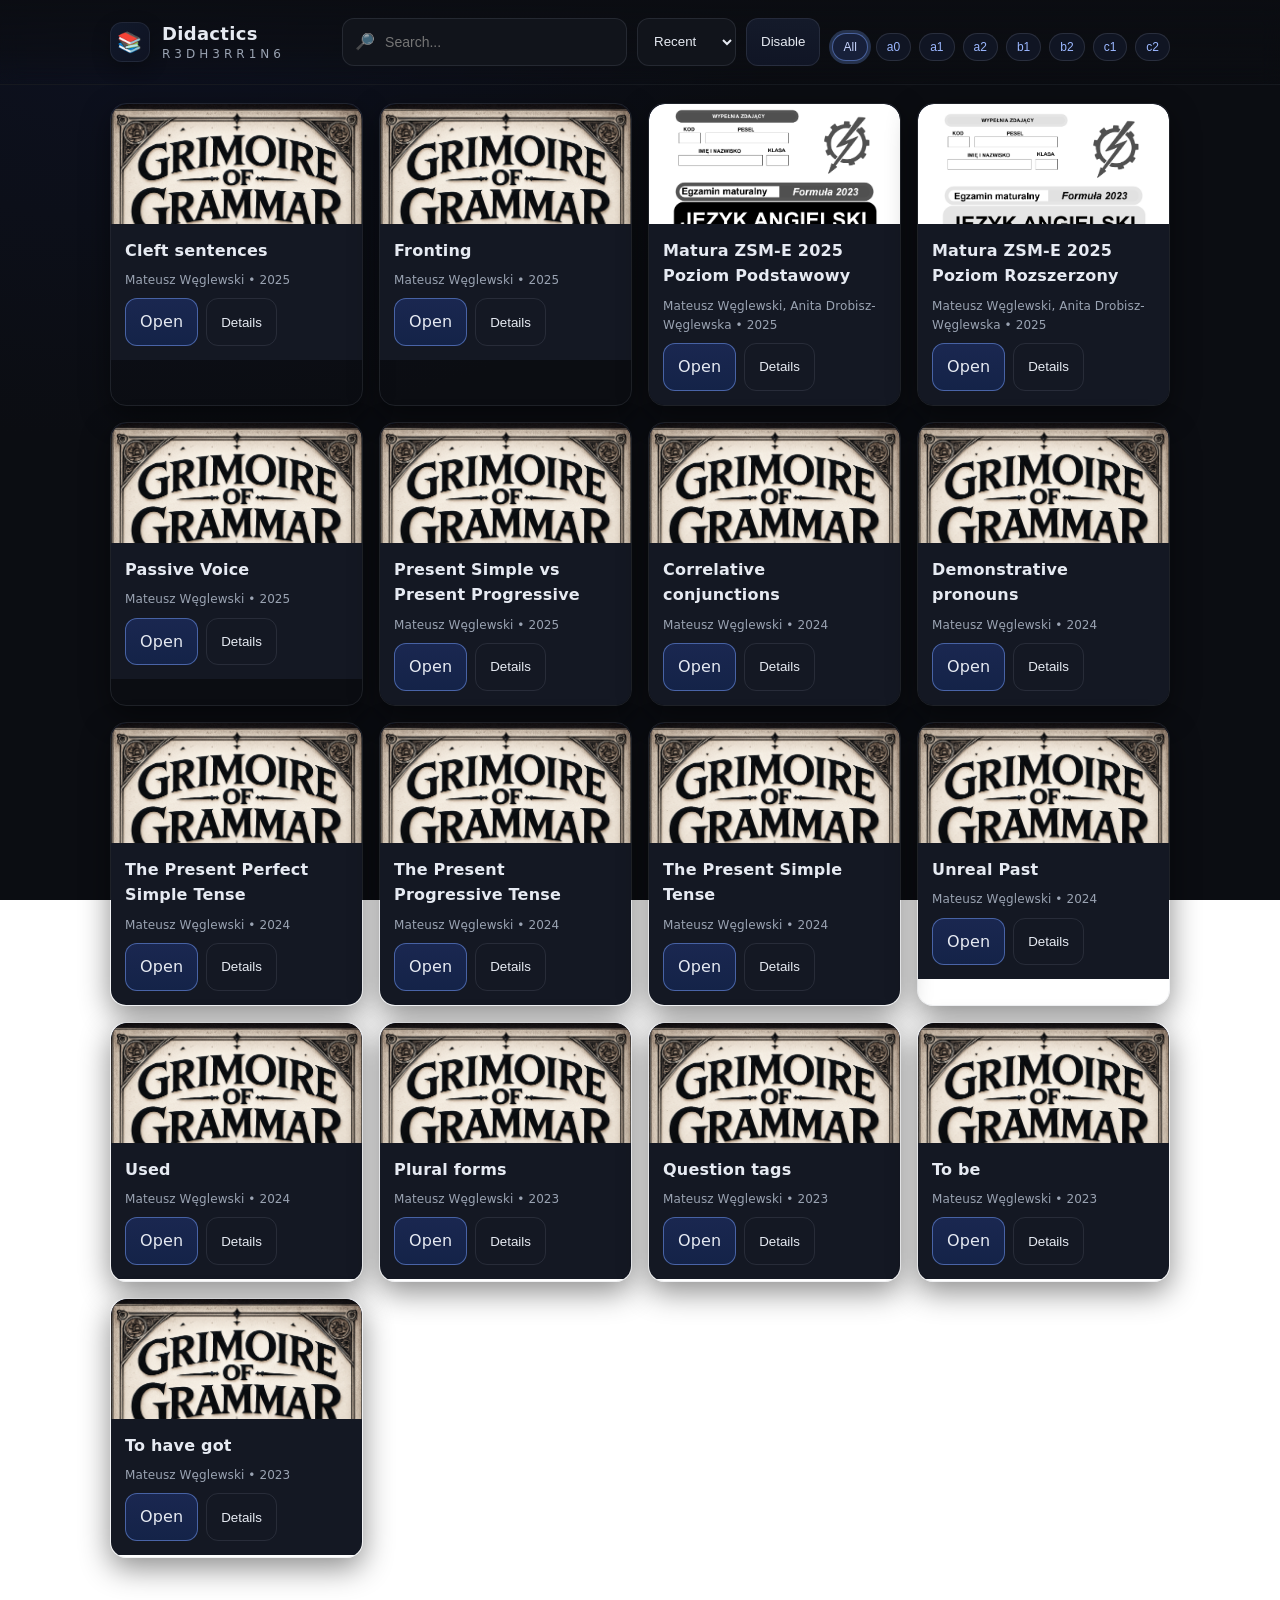
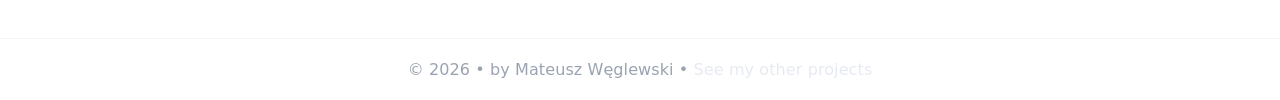
==== index.html @ e38b0a95 "meow" ====
<!DOCTYPE html>
<html lang="pl">
<head>
  <meta charset="utf-8" />
  <meta name="viewport" content="width=device-width, initial-scale=1" />
  <title>Matt Weglewski's didactics</title>
  <meta name="description" content="Matt's Didactics" />
  <link rel="icon" href="data:image/svg+xml,<svg xmlns='http://www.w3.org/2000/svg' viewBox='0 0 100 100'><text y='0.9em' font-size='80'>📚</text></svg>">
  <style>
    /* ====== THEME ====== */
    :root {
      --bg: #0b0d12;           /* bg */
      --bg-elev: #11141b;      /* bg2 */
      --card: #141823;         /* cards */
      --muted: #9aa3b2;        /* ht */
      --text: #e6eaf2;         /* mt */
      --primary: #7aa2ff;      /* acc */
      --primary-2: #9bb7ff;    /* lacc */
      --danger: #ff6b6b;
      --ok: #4fd1c5;
      --ring: 0 0 0 3px rgba(122,162,255,.25);
      --radius: 16px;
      --shadow: 0 10px 30px rgba(0,0,0,.45);
      --shadow-soft: 0 6px 18px rgba(0,0,0,.3);
    }

    * { box-sizing: border-box; }
    html, body { height: 100%; }
    body {
      margin: 0;
      background: radial-gradient(1200px 800px at 10% 0%, #0d1120 0%, var(--bg) 55%) fixed;
      color: var(--text);
      font: 16px/1.6 system-ui, -apple-system, Segoe UI, Roboto, Inter, Arial, sans-serif;
      letter-spacing: .1px;
    }

    /* ====== Header ====== */
    header {
      position: sticky; top: 0; z-index: 50;
      backdrop-filter: blur(10px);
      background: linear-gradient(180deg, rgba(11,13,18,.9), rgba(11,13,18,.6) 60%, rgba(11,13,18,0));
      border-bottom: 1px solid rgba(154,163,178,.08);
    }
    .wrap { max-width: 1100px; margin: 0 auto; padding: 18px 20px; }
    .row { display: flex; gap: 12px; align-items: center; flex-wrap: wrap; }

    .brand {
      display: flex; align-items: center; gap: 12px; min-width: 220px;
    }
    .brand .logo {
      width: 40px; height: 40px; display: grid; place-items: center;
      background: linear-gradient(135deg, #11192b, #0f1322);
      border: 1px solid rgba(154,163,178,.12);
      border-radius: 12px; box-shadow: var(--shadow-soft);
      font-size: 20px;
    }
    .brand h1 { font-size: 18px; margin: 0; letter-spacing: .3px; }
    .brand small { display:block; color: var(--muted); margin-top:-4px; font-size:12px; }

    /* ====== Controls ====== */
    .controls { display:flex; gap:10px; flex:1; justify-content:flex-end; flex-wrap:wrap; }
    .input, select, button {
      background: var(--bg-elev);
      color: var(--text);
      border: 1px solid rgba(154,163,178,.15);
      border-radius: 12px;
      padding: 10px 12px;
      outline: none;
    }
    .input:focus, select:focus { box-shadow: var(--ring); border-color: rgba(122,162,255,.6); }

    .search { display:flex; align-items:center; gap:8px; flex:1; min-width: 220px; }
    .search input { flex:1; background: transparent; border:none; color:var(--text); font-size:14px; }
    .search .icon { opacity:.7; }

    .btn {
      padding: 10px 14px; border-radius: 12px; border: 1px solid rgba(154,163,178,.15);
      background: linear-gradient(180deg, #141a2a, #101525);
      cursor: pointer; transition: .2s transform, .2s background;
    }
    .btn:hover { transform: translateY(-1px); }

    /* ====== tags ====== */
    .tags { display:flex; gap:8px; flex-wrap:wrap; margin: 10px 0 0; }
    .tag {
      font-size:12px; padding:6px 10px; border-radius: 999px; border:1px solid rgba(154,163,178,.18);
      background:#101523; color: var(--primary-2); cursor:pointer; user-select:none;
    }
    .tag.active { background: #17203a; color: #c8d5ff; border-color: rgba(122,162,255,.5); box-shadow: var(--ring); }

    /* ====== card webs ====== */
    main { max-width: 1100px; margin: 18px auto 80px; padding: 0 20px; }
    .grid { display: grid; grid-template-columns: repeat( auto-fill, minmax(240px, 1fr) ); gap: 16px; }

    .card {
      position: relative;
      /* keep border and shadow on the card shell */
      border: 1px solid rgba(154,163,178,.14);
      border-radius: var(--radius);
      box-shadow: var(--shadow);
      overflow: hidden;
      display: flex;
      flex-direction: column;
      transition: transform .25s ease, box-shadow .25s ease, border-color .25s ease;
      min-height: 260px;
      /* visual split: cover in the top half, content on a uniform panel below */
      background: transparent; /* background for the card shell comes from its parts */
    }
    .card:hover { transform: translateY(-2px); border-color: rgba(122,162,255,.35); box-shadow: 0 16px 40px rgba(0,0,0,.55); }

    /* cover now takes the top 50% of the card */
    .cover {
      flex: none;
      height: 120px;
      min-height: 120px;
      max-height: 120px;
      background: linear-gradient(135deg, #182340, #0e1426);
      display: grid;
      place-items: center;
      font-size: 46px;
      border-top-left-radius: var(--radius);
      border-top-right-radius: var(--radius);
      overflow: hidden;
    }

    /* content is a separate panel with a solid background */
    .content {
      padding: 14px;
      display: flex;
      flex-direction: column;
      gap: 8px;
      background: var(--card);
    }

    .title { font-weight: 650; letter-spacing:.2px; }
    .meta { font-size: 12px; color: var(--muted); display:flex; gap:8px; flex-wrap:wrap; }
    .actions { margin-top: auto; display:flex; gap:8px; }
    .pill { font-size: 12px; padding: 6px 10px; border-radius: 999px; border:1px solid rgba(154,163,178,.18); color: var(--muted); }

    /* ensure cover image fills the top half and keeps rounded top corners */
    .cover img{
      width: 100%;
      height: 100%;
      max-height: 120px;
      object-fit: cover;
      object-position: top;
      display: block;
      border-top-left-radius: 16px;
      border-top-right-radius: 16px;
      transition: transform .3s ease;
    }
    .card:hover .cover img{ transform: scale(1.05); }

    .link { text-decoration:none; color: var(--text); }
    .btn-primary { background: linear-gradient(180deg, #1a2750, #142348); border-color: rgba(122,162,255,.5); }
    .btn-outline { background: transparent; }

    /* ====== modal ====== */
    dialog { width: min(860px, 92vw); border: none; border-radius: 18px; padding: 0; background: var(--card); color: var(--text); box-shadow: var(--shadow); }
    dialog::backdrop { background: rgba(0,0,0,.55); backdrop-filter: blur(3px); }
    .modal { display: grid; grid-template-columns: 240px 1fr; gap: 18px; padding: 18px; }
    .modal .cover {
      background: none;
      min-width: 180px;
      max-width: 240px;
      min-height: 180px;
      max-height: 240px;
      width: 100%;
      height: 100%;
      display: flex;
      align-items: center;
      justify-content: center;
      border-radius: 16px;
      overflow: hidden;
      margin: 0 auto;
    }
    .modal .cover img {
      width: 100%;
      height: 100%;
      max-width: 240px;
      max-height: 240px;
      object-fit: contain;
      object-position: center;
      display: block;
      background: none;
      border-radius: 16px;
      box-shadow: none;
    }
    .modal h2 { margin: 0; }
    .modal .desc { color: var(--muted); }
    .modal .row { justify-content: flex-start; }
    .modal .close { position:absolute; top:12px; right:12px; }

    /* ====== footer ====== */
    footer { border-top: 1px solid rgba(154,163,178,.12); color: var(--muted); padding: 18px 20px; text-align:center; }

    /* RWD */
    @media (max-width: 720px) {
      .controls { justify-content: stretch; }
      .modal { grid-template-columns: 1fr; }
      .brand h1 { font-size: 16px; }
    }
  </style>
</head>
<body>

  <header>
    <div class="wrap">
      <div class="row">
        <div class="brand">
          <div class="logo" aria-hidden="true">📚</div>
          <div>
            <h1>Didactics</h1>
            <small>R 3 D H 3 R R 1 N 6</small>
          </div>
        </div>
        <div class="controls">
          <div class="search input" role="search">
            <span class="icon">🔎</span>
            <input id="q" type="search" placeholder="Search..." autocomplete="off" />
          </div>
          <select id="sort">
            <option value="recent">Recent</option>
            <option value="az">Title A–Z</option>
            <option value="za">Title Z–A</option>
          </select>
          <button id="clear" class="btn" title="Disable filters">Disable</button>
        </div>
        <div id="tags" class="tags" aria-label="Filter by tags"></div>
      </div>
    </div>
  </header>

  <main>
    <div id="grid" class="grid" aria-live="polite"></div>
  </main>

  <footer>
    © <span id="year"></span> • by Mateusz Węglewski • <a class="link" href="https://github.com/mateuszweglewski" target="_blank" rel="noopener">See my other projects</a>
  </footer>

  <!-- ====== Card Themes ====== -->
  <template id="tpl-card">
    <article class="card" data-id="">
      <div class="cover" aria-hidden="true">📖</div>
      <div class="content">
        <div class="title"></div>
        <div class="meta"></div>
        <div class="actions">
          <a class="btn btn-primary link btn-read" href="#" target="_blank" rel="noopener">Open</a>
          <button class="btn btn-outline btn-info" data-action="info">Details</button>
        </div>
      </div>
    </article>
  </template>

  <!-- ====== MODAL ====== -->
  <dialog id="dlg">
    <button class="btn close" data-action="close">✕</button>
    <div class="modal">
      <div class="cover" id="dlgCover">📖</div>
      <div>
        <h2 id="dlgTitle"></h2>
        <p class="desc" id="dlgDesc"></p>
        <div class="row" style="gap:10px;margin:8px 0 14px">
          <span class="pill" id="dlgAuthor"></span>
          <span class="pill" id="dlgYear"></span>
          <span class="pill" id="dlgFormat"></span>
        </div>
        <div class="tags" id="dlgTags"></div>
        <div class="row" style="gap:10px;margin-top:14px">
          <a id="dlgOpen" class="btn btn-primary link" target="_blank" rel="noopener">Open PDF</a>
          <a id="dlgDownload" class="btn btn-outline link" download>Download</a>
        </div>
      </div>
    </div>
  </dialog>

  <script>
    // ====== Library config ======
    const books = [
      {
        id: '1',
        title: 'To be',
        author: 'Mateusz Węglewski',
        year: 2023,
        tags: ['a1','a0'],
        description: 'Elementary to be worksheet',
        coverUrl: 'gog_cover.png',
        url: 'gog_to_be.pdf',
        format: 'PDF'
      },
      {
        id: '2',
        title: 'To have got',
        author: 'Mateusz Węglewski',
        year: 2023,
        tags: ['a1','a0'],
        description: 'Elementary to have got worksheet',
        coverUrl: 'gog_cover.png',
        url: 'gog_to_have_got.pdf',
        format: 'PDF'
      },
      {
        id: '3',
        title: 'Plural forms',
        author: 'Mateusz Węglewski',
        year: 2023,
        tags: ['a1','a0', 'a2'],
        description: 'Regular and irregular plural forms worksheet',
        coverUrl: 'gog_cover.png',
        url: 'gog_plurals.pdf',
        format: 'PDF'
      },
      {
        id: '4',
        title: 'The Present Simple Tense',
        author: 'Mateusz Węglewski',
        year: 2024,
        tags: ['a1','a2', 'b1'],
        description: 'The Present Simple tense worksheet',
        coverUrl: 'gog_cover.png',
        url: 'gog_pr_simple.pdf',
        format: 'PDF'
      },
      {
        id: '5',
        title: 'The Present Progressive Tense',
        author: 'Mateusz Węglewski',
        year: 2024,
        tags: ['a1','a2', 'b1'],
        description: 'The Present Progressive tense worksheet',
        coverUrl: 'gog_cover.png',
        url: 'gog_pr_prog.pdf',
        format: 'PDF'
      },
      {
        id: '6',
        title: 'Matura ZSM-E 2025 Poziom Podstawowy',
        author: 'Mateusz Węglewski, Anita Drobisz-Węglewska',
        year: 2025,
        tags: ['b1', 'b2'],
        description: 'Official mock matura exam - ZSM-E 2025',
        coverUrl: 'matura2025basic.png',
        url: 'matura_zsme_25_basic_bl.pdf',
        format: 'PDF'
      },
      {
        id: '7',
        title: 'Matura ZSM-E 2025 Poziom Rozszerzony',
        author: 'Mateusz Węglewski, Anita Drobisz-Węglewska',
        year: 2025,
        tags: ['b1','b2'],
        description: 'Official mock matura exam - ZSM-E 2025',
        coverUrl: 'matura2025extended.png',
        url: 'matura_zsme_25_extended_bl.pdf',
        format: 'PDF'
      },
      {
        id: '8',
        title: 'Demonstrative pronouns',
        author: 'Mateusz Węglewski',
        year: 2024,
        tags: ['a0','a1'],
        description: 'This/that/these/those worksheet',
        coverUrl: 'gog_cover.png',
        url: 'gog_demonstratives.pdf',
        format: 'PDF'
      },
      {
        id: '9',
        title: 'Question tags',
        author: 'Mateusz Węglewski',
        year: 2023,
        tags: ['b1','b2'],
        description: 'Question tags worksheet',
        coverUrl: 'gog_cover.png',
        url: 'gog_qtags.pdf',
        format: 'PDF'
      },
      {
        id: '10',
        title: 'Cleft sentences',
        author: 'Mateusz Węglewski',
        year: 2025,
        tags: ['c1','c2'],
        description: 'Cleft sentences worksheet',
        coverUrl: 'gog_cover.png',
        url: 'gog_clefts.pdf',
        format: 'PDF'
      },
      {
        id: '11',
        title: 'Used',
        author: 'Mateusz Węglewski',
        year: 2024,
        tags: ['a2','b1', 'b2', 'c1'],
        description: 'Used to, Be used to, Get used to, Would, Present Simple worksheet',
        coverUrl: 'gog_cover.png',
        url: 'gog_used.pdf',
        format: 'PDF'
      },
      {
        id: '12',
        title: 'Unreal Past',
        author: 'Mateusz Węglewski',
        year: 2024,
        tags: ['b2', 'c1', 'c2'],
        description: 'Unreal Past worksheet, including: wish, if only, as if/though, would rather/sooner, had better, suppose/supposing, prefer & rather expressions, conditionals ',
        coverUrl: 'gog_cover.png',
        url: 'gog_unreal.pdf',
        format: 'PDF'
      },
      {
        id: '13',
        title: 'Correlative conjunctions',
        author: 'Mateusz Węglewski',
        year: 2024,
        tags: ['b1', 'b2'],
        description: 'Correlative conjunctions worksheet, including: both/and, either/or, neither/nor',
        coverUrl: 'gog_cover.png',
        url: 'gog_cor_coj.pdf',
        format: 'PDF'
      },
      {
        id: '14',
        title: 'Present Simple vs Present Progressive',
        author: 'Mateusz Węglewski',
        year: 2025,
        tags: ['a2', 'b1', 'b2'],
        description: 'Present Simple vs Present Progressive worksheet',
        coverUrl: 'gog_cover.png',
        url: 'gog_pr_simple_pr_prog.pdf',
        format: 'PDF'
      },
      {
        id: '15',
        title: 'Passive Voice',
        author: 'Mateusz Węglewski',
        year: 2025,
        tags: ['a2', 'b1', 'b2', 'c1'],
        description: 'Passive Voice worksheet',
        coverUrl: 'gog_cover.png',
        url: 'gog_passive.pdf',
        format: 'PDF'
      },
      {
        id: '16',
        title: 'Fronting',
        author: 'Mateusz Węglewski',
        year: 2025,
        tags: ['c1', 'c2'],
        description: 'Fronting worksheet',
        coverUrl: 'gog_cover.png',
        url: 'gog_fronting.pdf',
        format: 'PDF'
      },
      {
        id: '17',
        title: 'The Present Perfect Simple Tense',
        author: 'Mateusz Węglewski',
        year: 2024,
        tags: ['a2', 'b1'],
        description: 'The Present Perfect Simple Tense worksheet',
        coverUrl: 'gog_cover.png',
        url: 'gog_pr_per_simp.pdf',
        format: 'PDF'
      }
    ];

    // ====== Tools ======
    const $ = (sel, root=document) => root.querySelector(sel);
    const $$ = (sel, root=document) => Array.from(root.querySelectorAll(sel));

    const state = { q: '', tag: null, sort: 'recent' };

    const by = {
      recent: (a,b) => (b.year??0) - (a.year??0) || a.title.localeCompare(b.title),
      az: (a,b) => a.title.localeCompare(b.title, 'pl', {sensitivity:'base'}),
      za: (a,b) => b.title.localeCompare(a.title, 'pl', {sensitivity:'base'}),
      author: (a,b) => (a.author||'').localeCompare((b.author||''), 'pl', {sensitivity:'base'})
    };

    function uniqueTags(items){
      return [...new Set(items.flatMap(b => b.tags||[]))].sort((a,b)=>a.localeCompare(b,'pl',{sensitivity:'base'}));
    }

    function match(b){
      const q = state.q.trim().toLowerCase();
      const hitQ = !q || [b.title,b.author,(b.tags||[]).join(' ')].join(' ').toLowerCase().includes(q);
      const hitT = !state.tag || (b.tags||[]).includes(state.tag);
      return hitQ && hitT;
    }

    function renderTags(){
      const box = $('#tags');
      box.innerHTML = '';
      const allTags = uniqueTags(books);
      if(!allTags.length) return;
      const make = (t) => {
        const el = document.createElement('button');
        el.className = 'tag'+(state.tag===t?' active':'');
        el.textContent = t;
        el.onclick = () => { state.tag = state.tag===t ? null : t; render(); };
        return el;
      }
      box.appendChild(make(''));
      box.firstChild.textContent = 'All';
      box.firstChild.className = 'tag'+(state.tag===null?' active':'');
      allTags.forEach(t => box.appendChild(make(t)));
    }

    function cardFrom(book){
      const tpl = $('#tpl-card');
      const node = tpl.content.firstElementChild.cloneNode(true);
      node.dataset.id = book.id;
      const cover = $('.cover', node);
      if (book.coverUrl) {
        const img = document.createElement('img');
        img.src = book.coverUrl;
        img.alt = book.title;
        img.loading = 'lazy';
        img.style.width = '100%';
        img.style.height = '100%';
        img.style.objectFit = 'cover';
        img.style.objectPosition = 'top';
        img.style.display = 'block';
        cover.innerHTML = '';
        cover.appendChild(img);
      } else {
        cover.textContent = book.coverEmoji || '📖';
      }
      const metaText = [book.author, book.year ? `• ${book.year}` : ''].filter(Boolean).join(' ');
      $('.title', node).textContent = book.title;
      $('.meta', node).innerHTML = metaText ? `<span>${metaText}</span>` : '';
      $('.btn-read', node).href = book.url;
      $('[data-action="info"]', node).onclick = () => openModal(book);
      return node;
    }

    function render(){
      const grid = $('#grid');
      grid.innerHTML = '';
      const list = books.filter(match).sort(by[state.sort]||by.recent);
      if(!list.length){
        const empty = document.createElement('div');
        empty.className = 'pill';
        empty.style.margin = '10px auto';
        empty.textContent = 'Nothing found.';
        grid.appendChild(empty);
        return;
      }
      list.forEach(b => grid.appendChild(cardFrom(b)));
    }

    // ====== MODAL ======
    function openModal(b){
      $('#dlgTitle').textContent = b.title;
      $('#dlgDesc').textContent = b.description || '';
      $('#dlgAuthor').textContent = b.author || '';
      $('#dlgYear').textContent = b.year ? `Year: ${b.year}` : 'Year: —';
      $('#dlgFormat').textContent = b.format || '—';
      const tagsBox = $('#dlgTags');
      tagsBox.innerHTML = '';
      (b.tags||[]).forEach(t=>{
        const el = document.createElement('span');
        el.className = 'tag'; el.textContent = t; tagsBox.appendChild(el);
      });
      const coverBox = $('#dlgCover');
      coverBox.innerHTML = '';
      coverBox.style.background = 'linear-gradient(135deg,#182340,#0e1426)';
      if (b.coverUrl) {
        const img = document.createElement('img');
        img.src = b.coverUrl;
        img.alt = b.title;
        img.loading = 'lazy';
        img.style.width = '100%';
        img.style.height = '100%';
        img.style.objectFit = 'contain';
        img.style.objectPosition = 'center';
        img.style.display = 'block';
        coverBox.appendChild(img);
      } else {
        coverBox.textContent = b.coverEmoji || '📖';
      }
      const open = $('#dlgOpen'); open.href = b.url;
      const dl = $('#dlgDownload'); dl.href = b.url; dl.download = (b.title||'ebook').replace(/\s+/g,'-').toLowerCase();
      const dlg = $('#dlg');
      dlg.showModal();
    }

    $('#dlg').addEventListener('click', (e)=>{
      const dlg = $('#dlg');
      const rect = dlg.getBoundingClientRect();
      if(e.clientY < rect.top || e.clientY > rect.bottom || e.clientX < rect.left || e.clientX > rect.right){
        dlg.close();
      }
    });
    $('[data-action="close"]').onclick = () => $('#dlg').close();

    // ====== UI ======
    $('#q').addEventListener('input', (e)=>{ state.q = e.target.value; render(); });
    $('#sort').addEventListener('change', (e)=>{ state.sort = e.target.value; render(); });
    $('#clear').addEventListener('click', ()=>{ state.q=''; $('#q').value=''; state.tag=null; $('#sort').value='recent'; render(); });

    // ====== initialise ======
    $('#year').textContent = new Date().getFullYear();
    renderTags();
    render();

    // ======  UX ======
    function syncHash(){
      const params = new URLSearchParams();
      if(state.q) params.set('q', state.q);
      if(state.tag) params.set('tag', state.tag);
      if(state.sort && state.sort!=='recent') params.set('sort', state.sort);
      const h = params.toString();
      history.replaceState(null, '', h ? `#${h}` : ' ');
    }
    function readHash(){
      const h = location.hash.replace(/^#/, '');
      const p = new URLSearchParams(h);
      state.q = p.get('q')||''; $('#q').value = state.q;
      state.tag = p.get('tag');
      state.sort = p.get('sort')||'recent'; $('#sort').value = state.sort;
    }
    addEventListener('hashchange', ()=>{ readHash(); render(); });
    const _render = render; render = function(){ _render(); syncHash(); };
    readHash(); render();
  </script>
</body>
</html>
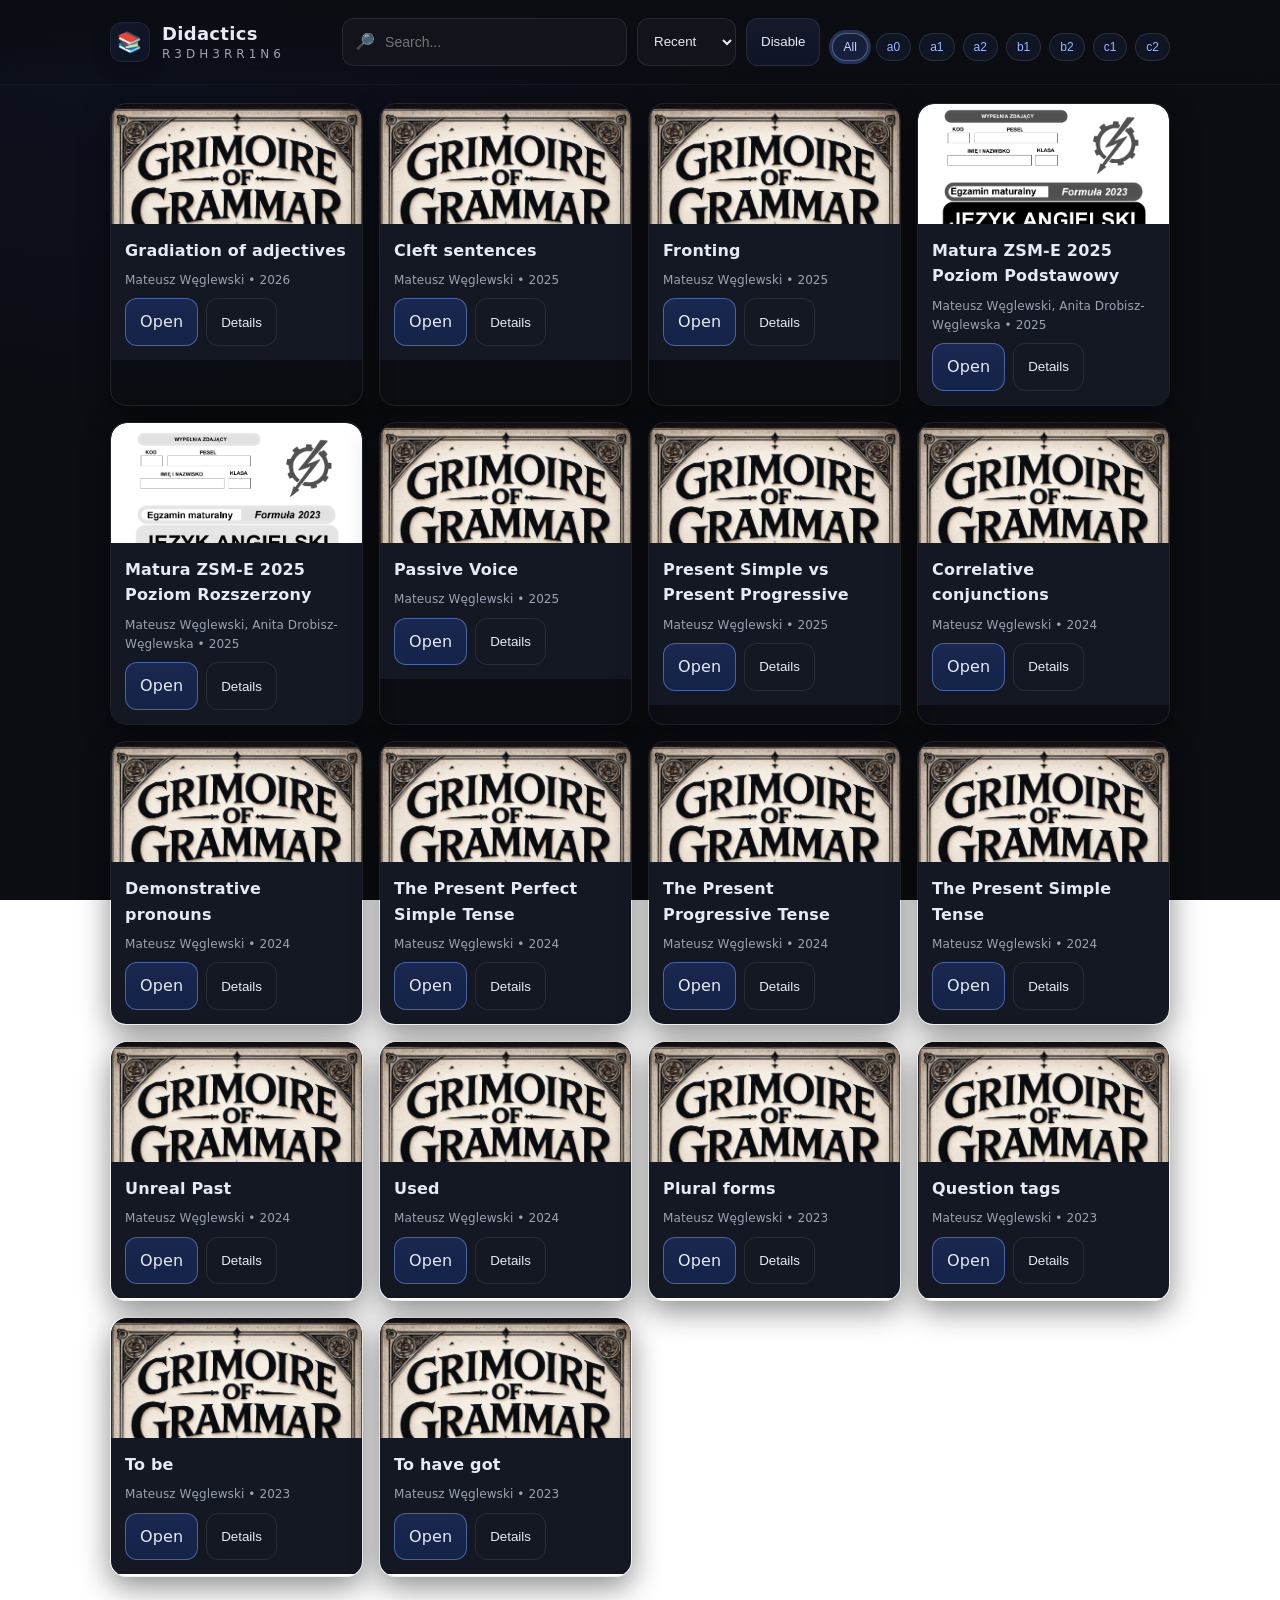
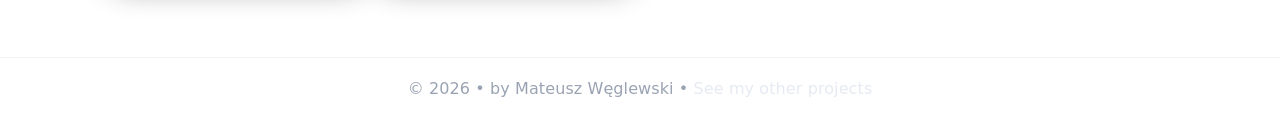
==== commit d7b7db12: "meow" ====
--- a/index.html
+++ b/index.html
@@ -408,7 +408,7 @@
         tags: ['b2', 'c1', 'c2'],
         description: 'Unreal Past worksheet, including: wish, if only, as if/though, would rather/sooner, had better, suppose/supposing, prefer & rather expressions, conditionals ',
         coverUrl: 'gog_cover.png',
-        url: 'gog_unreal.pdf',
+        url: 'gog_unreal_p.pdf',
         format: 'PDF'
       },
       {
@@ -464,6 +464,17 @@
         description: 'The Present Perfect Simple Tense worksheet',
         coverUrl: 'gog_cover.png',
         url: 'gog_pr_per_simp.pdf',
+        format: 'PDF'
+      },
+      {
+        id: '18',
+        title: 'Gradiation of adjectives',
+        author: 'Mateusz Węglewski',
+        year: 2026,
+        tags: ['a1', 'a2', 'b1', 'b2', 'c1'],
+        description: 'Gradiation of adjectives worksheet',
+        coverUrl: 'gog_cover.png',
+        url: 'gog_adj_comp_sup.pdf',
         format: 'PDF'
       }
     ];
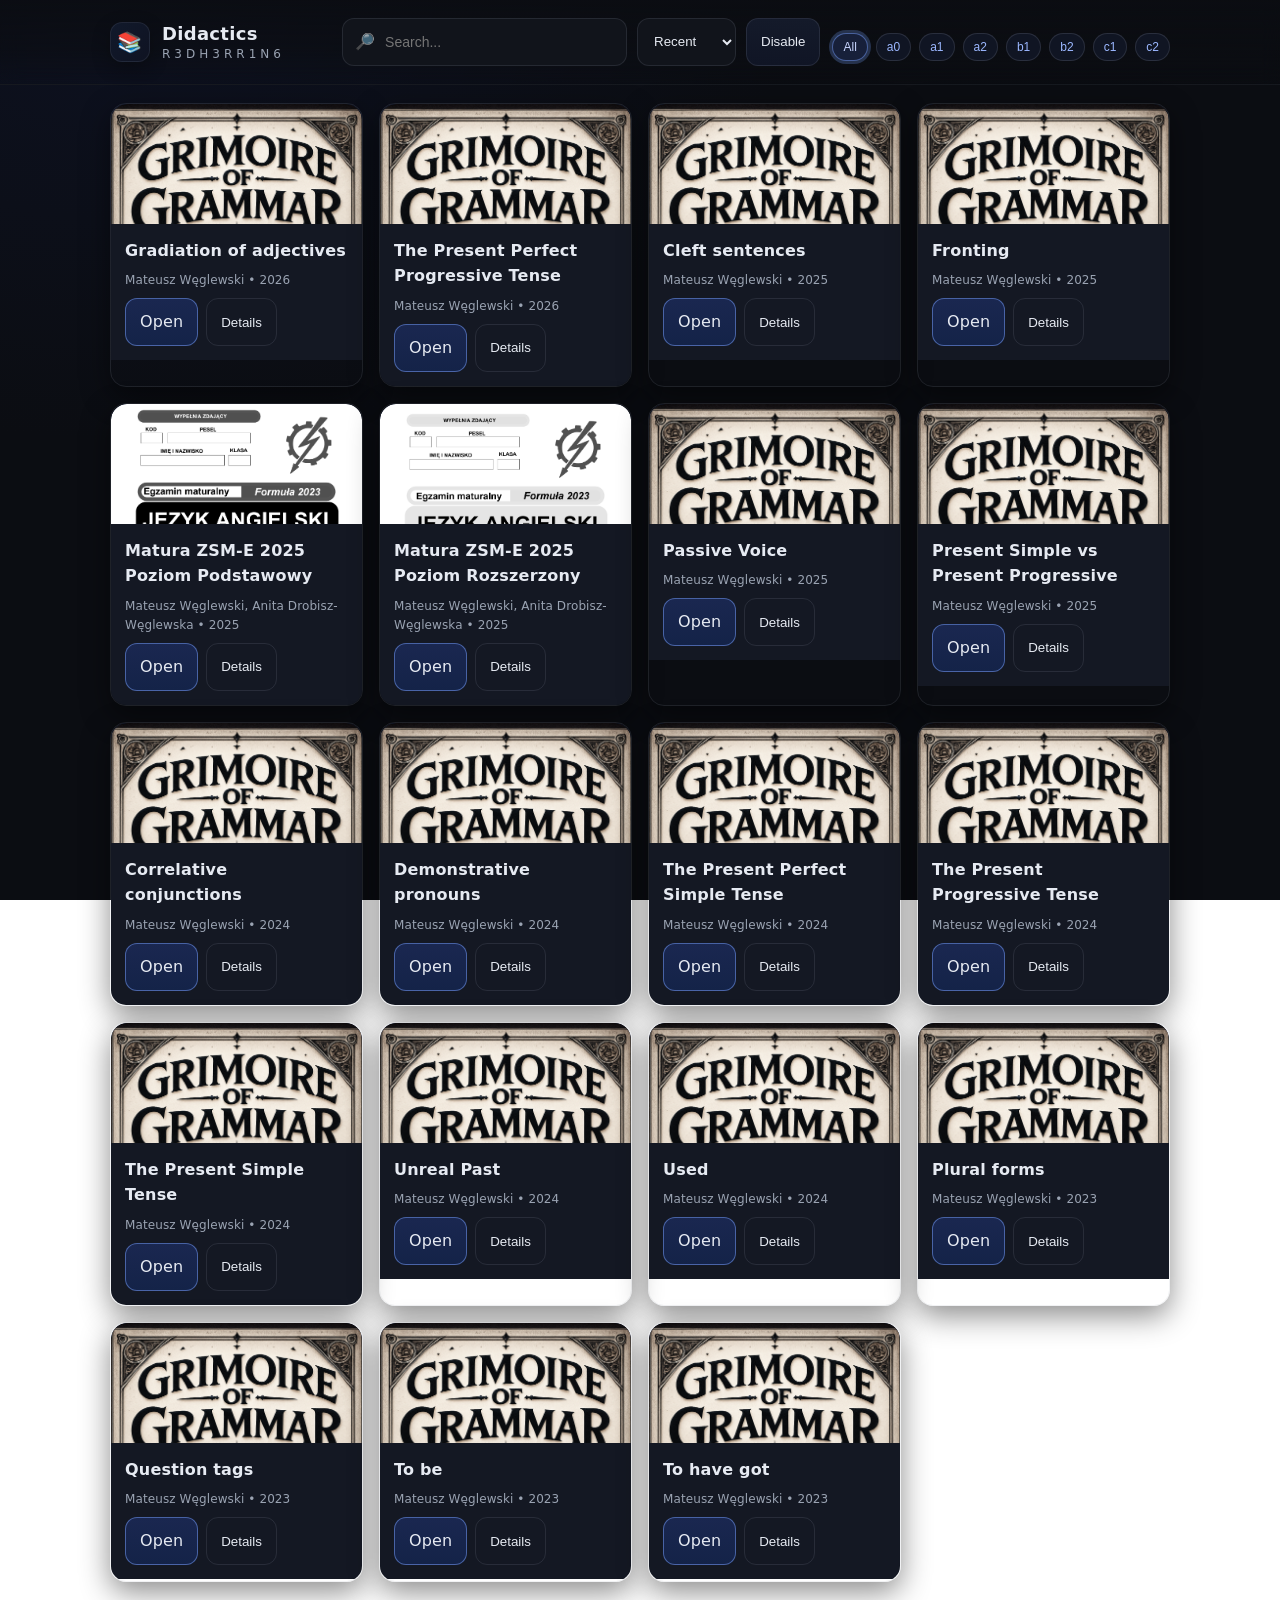
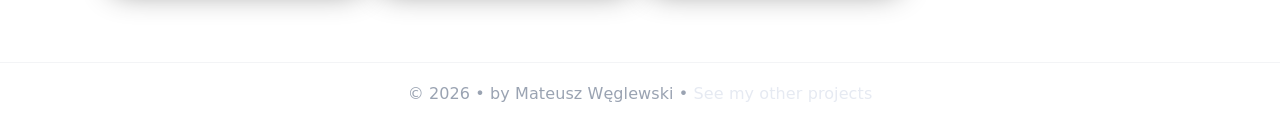
==== commit d9710a73: "meow" ====
--- a/index.html
+++ b/index.html
@@ -474,7 +474,18 @@
         tags: ['a1', 'a2', 'b1', 'b2', 'c1'],
         description: 'Gradiation of adjectives worksheet',
         coverUrl: 'gog_cover.png',
-        url: 'gog_adj_comp_sup.pdf',
+        url: 'gog_grad_adj.pdf',
+        format: 'PDF'
+      },
+      {
+        id: '19',
+        title: 'The Present Perfect Progressive Tense',
+        author: 'Mateusz Węglewski',
+        year: 2026,
+        tags: ['b1', 'b2'],
+        description: 'The Present Perfect Progressive Tense worksheet',
+        coverUrl: 'gog_cover.png',
+        url: 'gog_pr_perf_prog.pdf',
         format: 'PDF'
       }
     ];
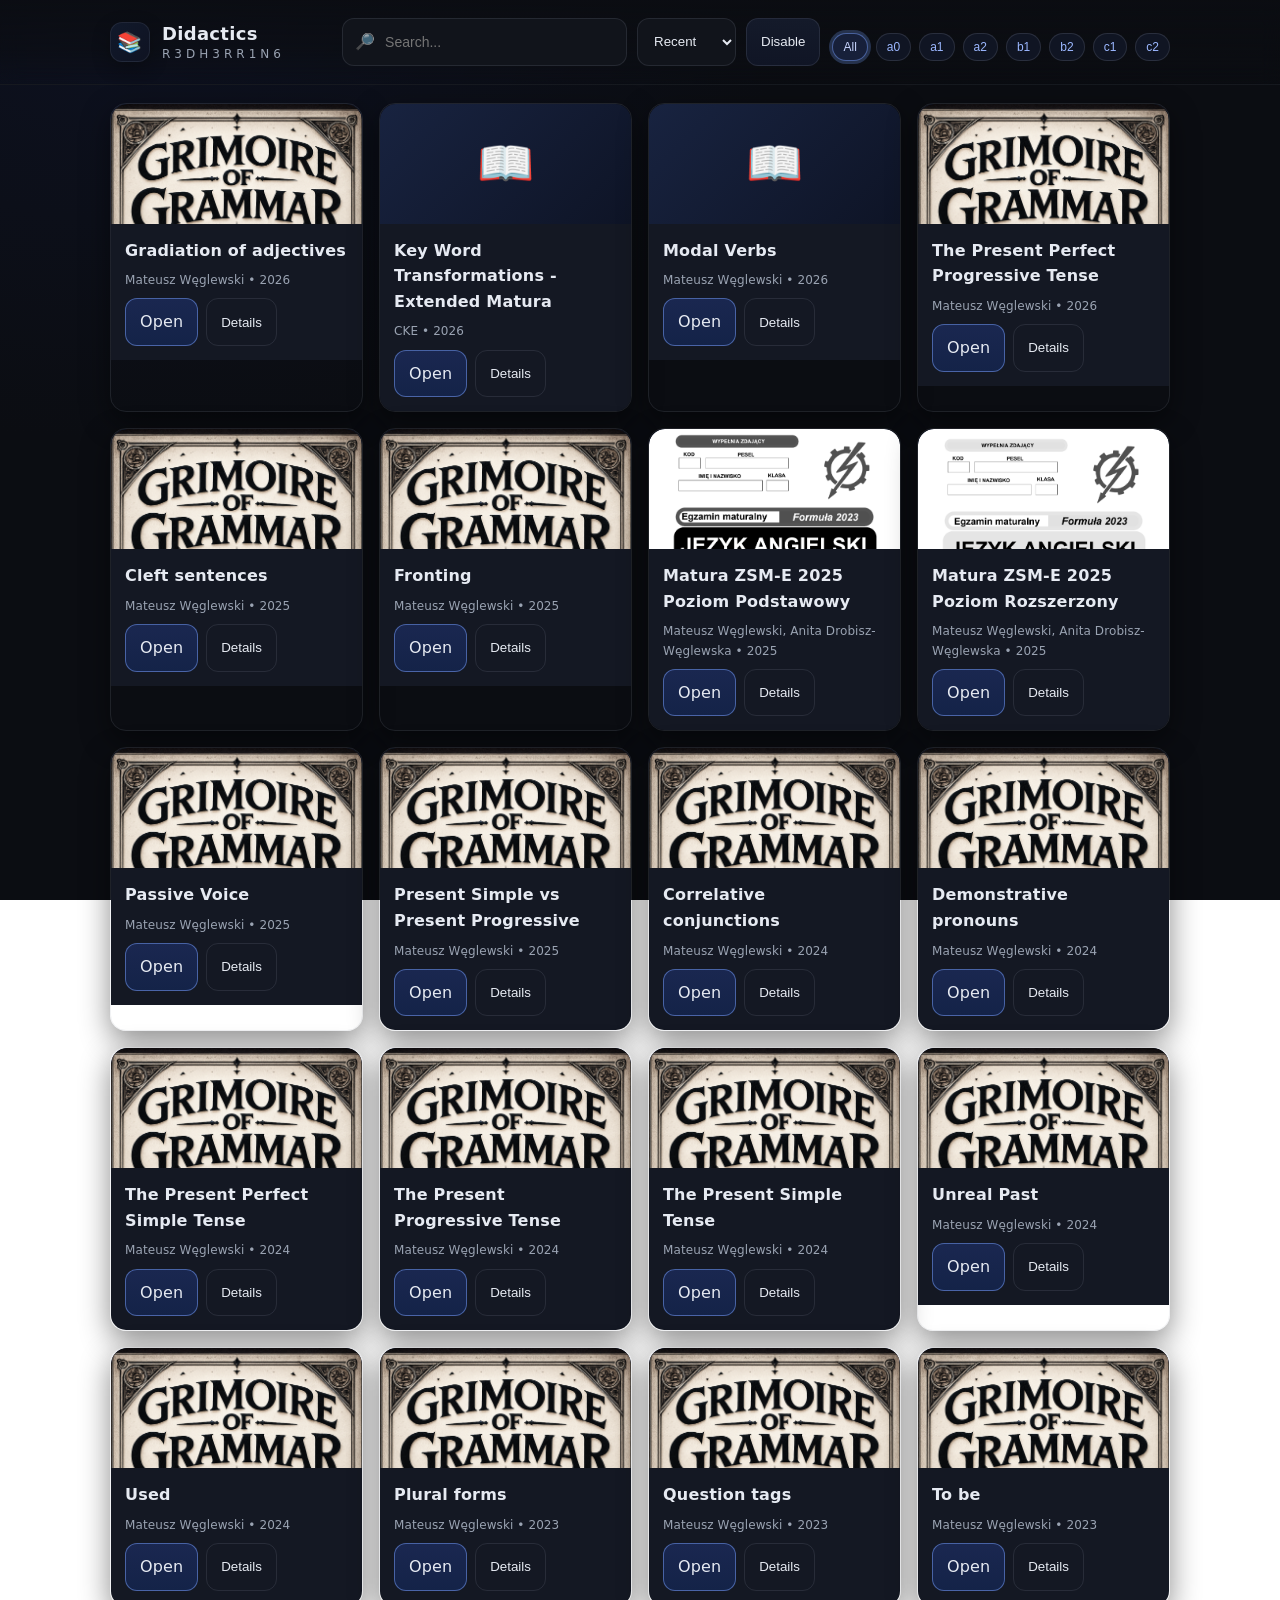
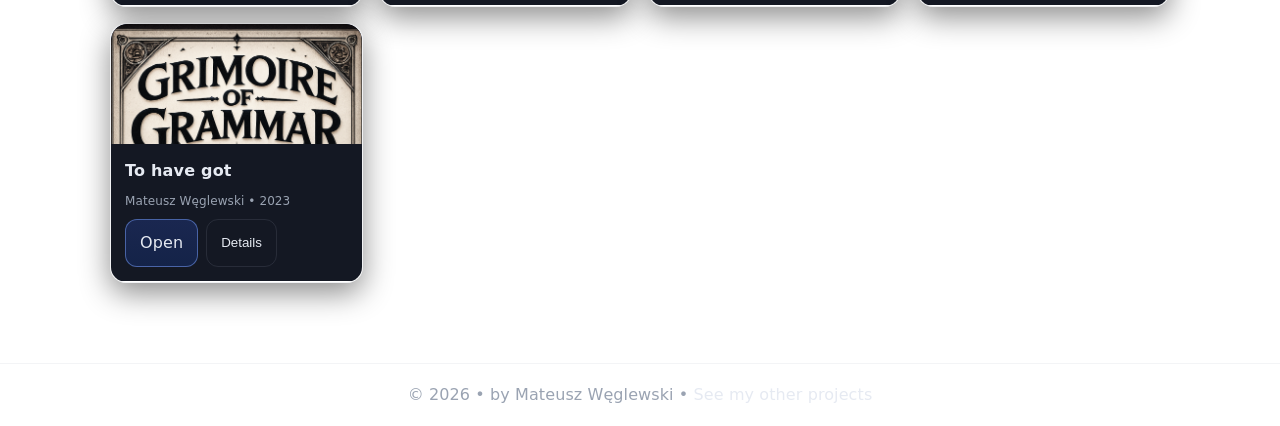
==== commit bb17befe: "meow" ====
--- a/index.html
+++ b/index.html
@@ -486,6 +486,28 @@
         description: 'The Present Perfect Progressive Tense worksheet',
         coverUrl: 'gog_cover.png',
         url: 'gog_pr_perf_prog.pdf',
+        format: 'PDF'
+      },
+      {
+        id: '20',
+        title: 'Key Word Transformations - Extended Matura',
+        author: 'CKE',
+        year: 2026,
+        tags: ['b1', 'b2'],
+        description: 'Key Word Transformations - Extended Matura (categorised)',
+        coverUrl: '',
+        url: 'kwt_m_ex.pdf',
+        format: 'PDF'
+      },
+      {
+        id: '21',
+        title: 'Modal Verbs',
+        author: 'Mateusz Węglewski',
+        year: 2026,
+        tags: ['a1', 'a2', 'b1', 'b2', 'c1'],
+        description: 'Modal verbs worksheet',
+        coverUrl: '',
+        url: 'gog_modals.pdf',
         format: 'PDF'
       }
     ];
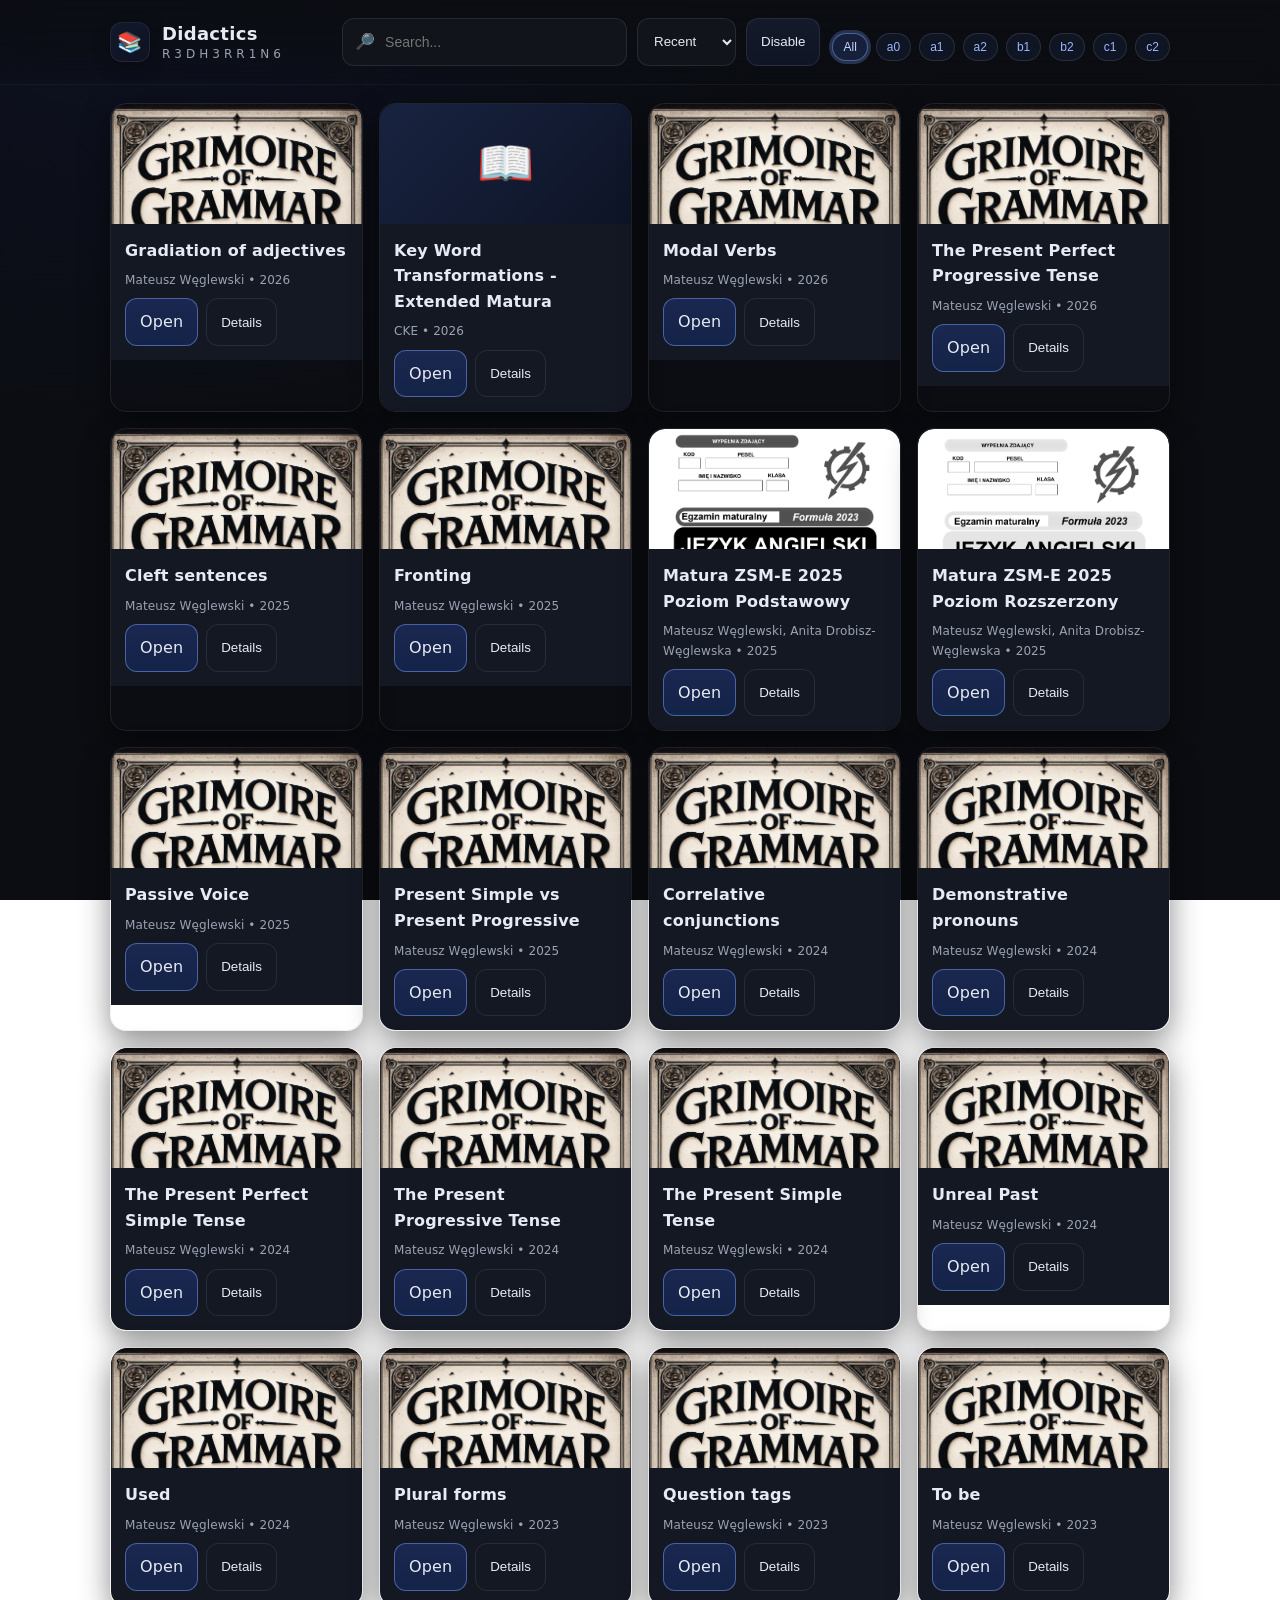
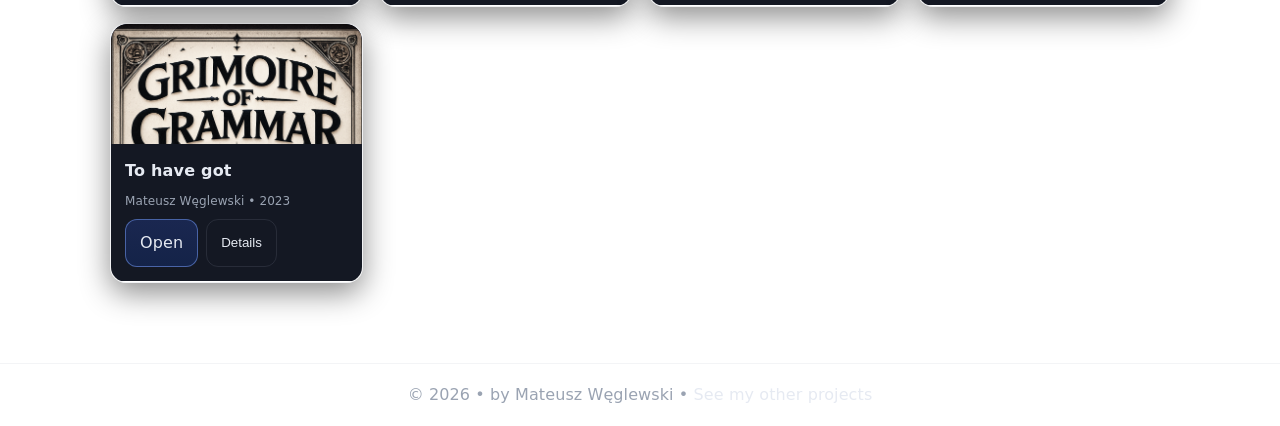
==== commit bb89bf03: "meow" ====
--- a/index.html
+++ b/index.html
@@ -506,7 +506,7 @@
         year: 2026,
         tags: ['a1', 'a2', 'b1', 'b2', 'c1'],
         description: 'Modal verbs worksheet',
-        coverUrl: '',
+        coverUrl: 'gog_cover.png',
         url: 'gog_modals.pdf',
         format: 'PDF'
       }
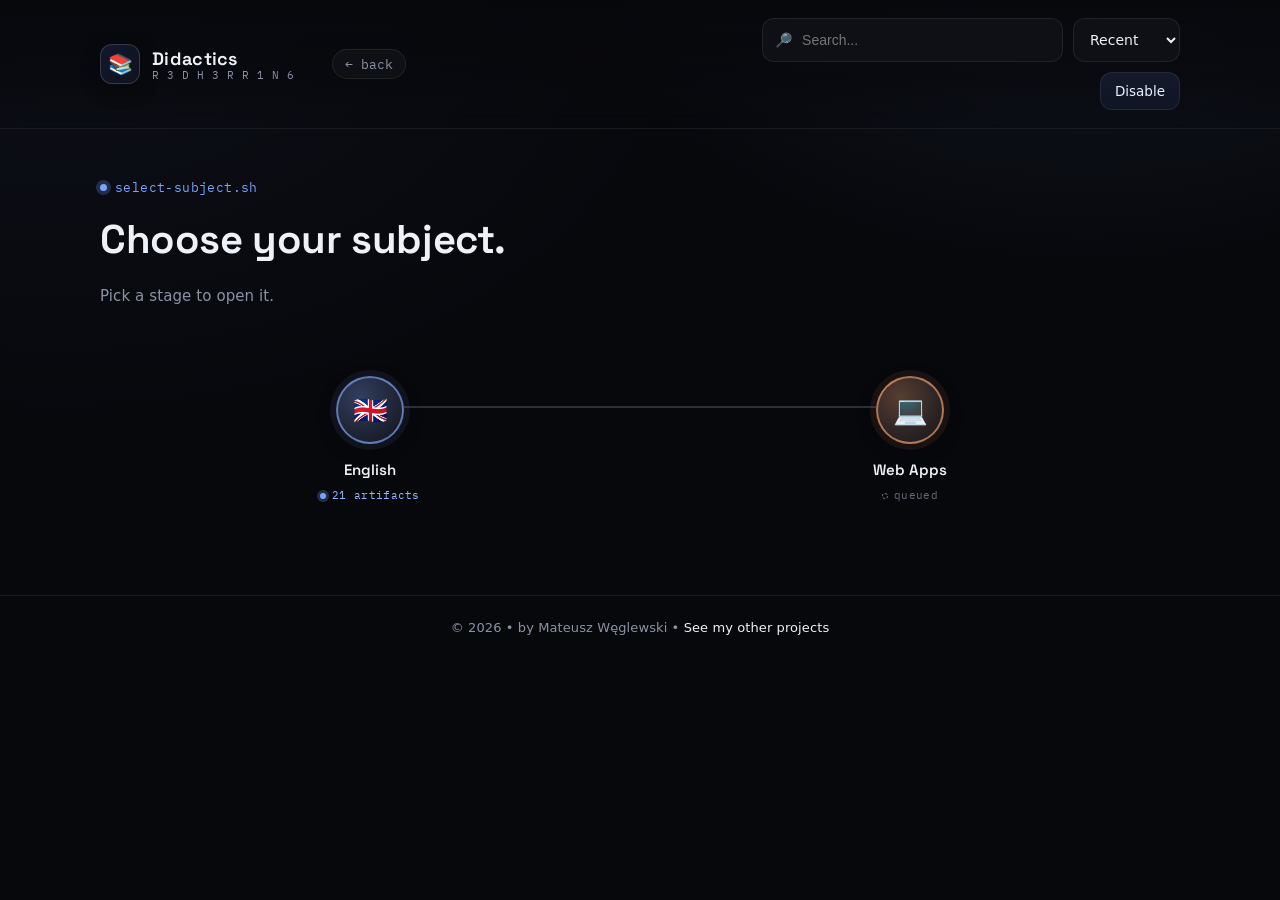
==== commit 4962c5a1: "Make the Didactics app the homepage: absolute asset paths, root index.html reuses didactics/css+js" ====
--- a/index.html
+++ b/index.html
@@ -3,218 +3,30 @@
 <head>
   <meta charset="utf-8" />
   <meta name="viewport" content="width=device-width, initial-scale=1" />
-  <title>Matt Weglewski's didactics</title>
-  <meta name="description" content="Matt's Didactics" />
+  <title>Matt Weglewski's Didactics</title>
+  <meta name="description" content="Matt's Didactics - materials by subject" />
   <link rel="icon" href="data:image/svg+xml,<svg xmlns='http://www.w3.org/2000/svg' viewBox='0 0 100 100'><text y='0.9em' font-size='80'>📚</text></svg>">
-  <style>
-    /* ====== THEME ====== */
-    :root {
-      --bg: #0b0d12;           /* bg */
-      --bg-elev: #11141b;      /* bg2 */
-      --card: #141823;         /* cards */
-      --muted: #9aa3b2;        /* ht */
-      --text: #e6eaf2;         /* mt */
-      --primary: #7aa2ff;      /* acc */
-      --primary-2: #9bb7ff;    /* lacc */
-      --danger: #ff6b6b;
-      --ok: #4fd1c5;
-      --ring: 0 0 0 3px rgba(122,162,255,.25);
-      --radius: 16px;
-      --shadow: 0 10px 30px rgba(0,0,0,.45);
-      --shadow-soft: 0 6px 18px rgba(0,0,0,.3);
-    }
-
-    * { box-sizing: border-box; }
-    html, body { height: 100%; }
-    body {
-      margin: 0;
-      background: radial-gradient(1200px 800px at 10% 0%, #0d1120 0%, var(--bg) 55%) fixed;
-      color: var(--text);
-      font: 16px/1.6 system-ui, -apple-system, Segoe UI, Roboto, Inter, Arial, sans-serif;
-      letter-spacing: .1px;
-    }
-
-    /* ====== Header ====== */
-    header {
-      position: sticky; top: 0; z-index: 50;
-      backdrop-filter: blur(10px);
-      background: linear-gradient(180deg, rgba(11,13,18,.9), rgba(11,13,18,.6) 60%, rgba(11,13,18,0));
-      border-bottom: 1px solid rgba(154,163,178,.08);
-    }
-    .wrap { max-width: 1100px; margin: 0 auto; padding: 18px 20px; }
-    .row { display: flex; gap: 12px; align-items: center; flex-wrap: wrap; }
-
-    .brand {
-      display: flex; align-items: center; gap: 12px; min-width: 220px;
-    }
-    .brand .logo {
-      width: 40px; height: 40px; display: grid; place-items: center;
-      background: linear-gradient(135deg, #11192b, #0f1322);
-      border: 1px solid rgba(154,163,178,.12);
-      border-radius: 12px; box-shadow: var(--shadow-soft);
-      font-size: 20px;
-    }
-    .brand h1 { font-size: 18px; margin: 0; letter-spacing: .3px; }
-    .brand small { display:block; color: var(--muted); margin-top:-4px; font-size:12px; }
-
-    /* ====== Controls ====== */
-    .controls { display:flex; gap:10px; flex:1; justify-content:flex-end; flex-wrap:wrap; }
-    .input, select, button {
-      background: var(--bg-elev);
-      color: var(--text);
-      border: 1px solid rgba(154,163,178,.15);
-      border-radius: 12px;
-      padding: 10px 12px;
-      outline: none;
-    }
-    .input:focus, select:focus { box-shadow: var(--ring); border-color: rgba(122,162,255,.6); }
-
-    .search { display:flex; align-items:center; gap:8px; flex:1; min-width: 220px; }
-    .search input { flex:1; background: transparent; border:none; color:var(--text); font-size:14px; }
-    .search .icon { opacity:.7; }
-
-    .btn {
-      padding: 10px 14px; border-radius: 12px; border: 1px solid rgba(154,163,178,.15);
-      background: linear-gradient(180deg, #141a2a, #101525);
-      cursor: pointer; transition: .2s transform, .2s background;
-    }
-    .btn:hover { transform: translateY(-1px); }
-
-    /* ====== tags ====== */
-    .tags { display:flex; gap:8px; flex-wrap:wrap; margin: 10px 0 0; }
-    .tag {
-      font-size:12px; padding:6px 10px; border-radius: 999px; border:1px solid rgba(154,163,178,.18);
-      background:#101523; color: var(--primary-2); cursor:pointer; user-select:none;
-    }
-    .tag.active { background: #17203a; color: #c8d5ff; border-color: rgba(122,162,255,.5); box-shadow: var(--ring); }
-
-    /* ====== card webs ====== */
-    main { max-width: 1100px; margin: 18px auto 80px; padding: 0 20px; }
-    .grid { display: grid; grid-template-columns: repeat( auto-fill, minmax(240px, 1fr) ); gap: 16px; }
-
-    .card {
-      position: relative;
-      /* keep border and shadow on the card shell */
-      border: 1px solid rgba(154,163,178,.14);
-      border-radius: var(--radius);
-      box-shadow: var(--shadow);
-      overflow: hidden;
-      display: flex;
-      flex-direction: column;
-      transition: transform .25s ease, box-shadow .25s ease, border-color .25s ease;
-      min-height: 260px;
-      /* visual split: cover in the top half, content on a uniform panel below */
-      background: transparent; /* background for the card shell comes from its parts */
-    }
-    .card:hover { transform: translateY(-2px); border-color: rgba(122,162,255,.35); box-shadow: 0 16px 40px rgba(0,0,0,.55); }
-
-    /* cover now takes the top 50% of the card */
-    .cover {
-      flex: none;
-      height: 120px;
-      min-height: 120px;
-      max-height: 120px;
-      background: linear-gradient(135deg, #182340, #0e1426);
-      display: grid;
-      place-items: center;
-      font-size: 46px;
-      border-top-left-radius: var(--radius);
-      border-top-right-radius: var(--radius);
-      overflow: hidden;
-    }
-
-    /* content is a separate panel with a solid background */
-    .content {
-      padding: 14px;
-      display: flex;
-      flex-direction: column;
-      gap: 8px;
-      background: var(--card);
-    }
-
-    .title { font-weight: 650; letter-spacing:.2px; }
-    .meta { font-size: 12px; color: var(--muted); display:flex; gap:8px; flex-wrap:wrap; }
-    .actions { margin-top: auto; display:flex; gap:8px; }
-    .pill { font-size: 12px; padding: 6px 10px; border-radius: 999px; border:1px solid rgba(154,163,178,.18); color: var(--muted); }
-
-    /* ensure cover image fills the top half and keeps rounded top corners */
-    .cover img{
-      width: 100%;
-      height: 100%;
-      max-height: 120px;
-      object-fit: cover;
-      object-position: top;
-      display: block;
-      border-top-left-radius: 16px;
-      border-top-right-radius: 16px;
-      transition: transform .3s ease;
-    }
-    .card:hover .cover img{ transform: scale(1.05); }
-
-    .link { text-decoration:none; color: var(--text); }
-    .btn-primary { background: linear-gradient(180deg, #1a2750, #142348); border-color: rgba(122,162,255,.5); }
-    .btn-outline { background: transparent; }
-
-    /* ====== modal ====== */
-    dialog { width: min(860px, 92vw); border: none; border-radius: 18px; padding: 0; background: var(--card); color: var(--text); box-shadow: var(--shadow); }
-    dialog::backdrop { background: rgba(0,0,0,.55); backdrop-filter: blur(3px); }
-    .modal { display: grid; grid-template-columns: 240px 1fr; gap: 18px; padding: 18px; }
-    .modal .cover {
-      background: none;
-      min-width: 180px;
-      max-width: 240px;
-      min-height: 180px;
-      max-height: 240px;
-      width: 100%;
-      height: 100%;
-      display: flex;
-      align-items: center;
-      justify-content: center;
-      border-radius: 16px;
-      overflow: hidden;
-      margin: 0 auto;
-    }
-    .modal .cover img {
-      width: 100%;
-      height: 100%;
-      max-width: 240px;
-      max-height: 240px;
-      object-fit: contain;
-      object-position: center;
-      display: block;
-      background: none;
-      border-radius: 16px;
-      box-shadow: none;
-    }
-    .modal h2 { margin: 0; }
-    .modal .desc { color: var(--muted); }
-    .modal .row { justify-content: flex-start; }
-    .modal .close { position:absolute; top:12px; right:12px; }
-
-    /* ====== footer ====== */
-    footer { border-top: 1px solid rgba(154,163,178,.12); color: var(--muted); padding: 18px 20px; text-align:center; }
-
-    /* RWD */
-    @media (max-width: 720px) {
-      .controls { justify-content: stretch; }
-      .modal { grid-template-columns: 1fr; }
-      .brand h1 { font-size: 16px; }
-    }
-  </style>
+  <link rel="stylesheet" href="didactics/css/style.css?v=4">
 </head>
 <body>
 
   <header>
     <div class="wrap">
       <div class="row">
-        <div class="brand">
+        <button class="brand" id="brandBtn" title="Back to subjects">
           <div class="logo" aria-hidden="true">📚</div>
           <div>
             <h1>Didactics</h1>
             <small>R 3 D H 3 R R 1 N 6</small>
           </div>
+        </button>
+
+        <div class="crumb" id="crumb" hidden>
+          <button class="back" id="backBtn">← back</button>
+          <span class="path"><b id="crumbIcon"></b> <span id="crumbName"></span></span>
         </div>
-        <div class="controls">
+
+        <div class="controls" id="libraryControls" hidden>
           <div class="search input" role="search">
             <span class="icon">🔎</span>
             <input id="q" type="search" placeholder="Search..." autocomplete="off" />
@@ -224,7 +36,7 @@
             <option value="az">Title A–Z</option>
             <option value="za">Title Z–A</option>
           </select>
-          <button id="clear" class="btn" title="Disable filters">Disable</button>
+          <button id="clearBtn" class="btn" title="Disable filters">Disable</button>
         </div>
         <div id="tags" class="tags" aria-label="Filter by tags"></div>
       </div>
@@ -232,17 +44,51 @@
   </header>
 
   <main>
-    <div id="grid" class="grid" aria-live="polite"></div>
+    <!-- ====== HUB VIEW — subject picker as a build pipeline ====== -->
+    <section id="hubView">
+      <div class="hero">
+        <p class="eyebrow" id="heroEyebrow">select-subject.sh</p>
+        <h2 id="heroTitle">Choose your subject.</h2>
+        <p class="lede" id="heroLede">Worksheets, mock exams and lab material, organised by subject. Pick a stage to open it.</p>
+      </div>
+      <div id="pipeline" class="pipeline" role="list"></div>
+    </section>
+
+    <!-- ====== LIBRARY VIEW ====== -->
+    <section id="libraryView" hidden>
+      <div class="subject-intro">
+        <span class="ic" id="introIcon"></span>
+        <div>
+          <h2 id="introName"></h2>
+          <p id="introTagline"></p>
+        </div>
+        <span class="status-pill" id="introStatus"></span>
+      </div>
+      <div id="grid" class="grid" aria-live="polite"></div>
+    </section>
   </main>
 
   <footer>
     © <span id="year"></span> • by Mateusz Węglewski • <a class="link" href="https://github.com/mateuszweglewski" target="_blank" rel="noopener">See my other projects</a>
   </footer>
 
-  <!-- ====== Card Themes ====== -->
+  <!-- ====== templates ====== -->
+  <template id="tpl-stage">
+    <div class="stage" role="listitem">
+      <button class="node" type="button"></button>
+      <div class="stage-label">
+        <span class="stage-name"></span>
+        <span class="stage-status"></span>
+      </div>
+    </div>
+  </template>
+
   <template id="tpl-card">
     <article class="card" data-id="">
-      <div class="cover" aria-hidden="true">📖</div>
+      <div class="cover" aria-hidden="true">
+        📖
+        <span class="format-badge"></span>
+      </div>
       <div class="content">
         <div class="title"></div>
         <div class="meta"></div>
@@ -276,401 +122,7 @@
     </div>
   </dialog>
 
-  <script>
-    // ====== Library config ======
-    const books = [
-      {
-        id: '1',
-        title: 'To be',
-        author: 'Mateusz Węglewski',
-        year: 2023,
-        tags: ['a1','a0'],
-        description: 'Elementary to be worksheet',
-        coverUrl: 'gog_cover.png',
-        url: 'gog_to_be.pdf',
-        format: 'PDF'
-      },
-      {
-        id: '2',
-        title: 'To have got',
-        author: 'Mateusz Węglewski',
-        year: 2023,
-        tags: ['a1','a0'],
-        description: 'Elementary to have got worksheet',
-        coverUrl: 'gog_cover.png',
-        url: 'gog_to_have_got.pdf',
-        format: 'PDF'
-      },
-      {
-        id: '3',
-        title: 'Plural forms',
-        author: 'Mateusz Węglewski',
-        year: 2023,
-        tags: ['a1','a0', 'a2'],
-        description: 'Regular and irregular plural forms worksheet',
-        coverUrl: 'gog_cover.png',
-        url: 'gog_plurals.pdf',
-        format: 'PDF'
-      },
-      {
-        id: '4',
-        title: 'The Present Simple Tense',
-        author: 'Mateusz Węglewski',
-        year: 2024,
-        tags: ['a1','a2', 'b1'],
-        description: 'The Present Simple tense worksheet',
-        coverUrl: 'gog_cover.png',
-        url: 'gog_pr_simple.pdf',
-        format: 'PDF'
-      },
-      {
-        id: '5',
-        title: 'The Present Progressive Tense',
-        author: 'Mateusz Węglewski',
-        year: 2024,
-        tags: ['a1','a2', 'b1'],
-        description: 'The Present Progressive tense worksheet',
-        coverUrl: 'gog_cover.png',
-        url: 'gog_pr_prog.pdf',
-        format: 'PDF'
-      },
-      {
-        id: '6',
-        title: 'Matura ZSM-E 2025 Poziom Podstawowy',
-        author: 'Mateusz Węglewski, Anita Drobisz-Węglewska',
-        year: 2025,
-        tags: ['b1', 'b2'],
-        description: 'Official mock matura exam - ZSM-E 2025',
-        coverUrl: 'matura2025basic.png',
-        url: 'matura_zsme_25_basic_bl.pdf',
-        format: 'PDF'
-      },
-      {
-        id: '7',
-        title: 'Matura ZSM-E 2025 Poziom Rozszerzony',
-        author: 'Mateusz Węglewski, Anita Drobisz-Węglewska',
-        year: 2025,
-        tags: ['b1','b2'],
-        description: 'Official mock matura exam - ZSM-E 2025',
-        coverUrl: 'matura2025extended.png',
-        url: 'matura_zsme_25_extended_bl.pdf',
-        format: 'PDF'
-      },
-      {
-        id: '8',
-        title: 'Demonstrative pronouns',
-        author: 'Mateusz Węglewski',
-        year: 2024,
-        tags: ['a0','a1'],
-        description: 'This/that/these/those worksheet',
-        coverUrl: 'gog_cover.png',
-        url: 'gog_demonstratives.pdf',
-        format: 'PDF'
-      },
-      {
-        id: '9',
-        title: 'Question tags',
-        author: 'Mateusz Węglewski',
-        year: 2023,
-        tags: ['b1','b2'],
-        description: 'Question tags worksheet',
-        coverUrl: 'gog_cover.png',
-        url: 'gog_qtags.pdf',
-        format: 'PDF'
-      },
-      {
-        id: '10',
-        title: 'Cleft sentences',
-        author: 'Mateusz Węglewski',
-        year: 2025,
-        tags: ['c1','c2'],
-        description: 'Cleft sentences worksheet',
-        coverUrl: 'gog_cover.png',
-        url: 'gog_clefts.pdf',
-        format: 'PDF'
-      },
-      {
-        id: '11',
-        title: 'Used',
-        author: 'Mateusz Węglewski',
-        year: 2024,
-        tags: ['a2','b1', 'b2', 'c1'],
-        description: 'Used to, Be used to, Get used to, Would, Present Simple worksheet',
-        coverUrl: 'gog_cover.png',
-        url: 'gog_used.pdf',
-        format: 'PDF'
-      },
-      {
-        id: '12',
-        title: 'Unreal Past',
-        author: 'Mateusz Węglewski',
-        year: 2024,
-        tags: ['b2', 'c1', 'c2'],
-        description: 'Unreal Past worksheet, including: wish, if only, as if/though, would rather/sooner, had better, suppose/supposing, prefer & rather expressions, conditionals ',
-        coverUrl: 'gog_cover.png',
-        url: 'gog_unreal_p.pdf',
-        format: 'PDF'
-      },
-      {
-        id: '13',
-        title: 'Correlative conjunctions',
-        author: 'Mateusz Węglewski',
-        year: 2024,
-        tags: ['b1', 'b2'],
-        description: 'Correlative conjunctions worksheet, including: both/and, either/or, neither/nor',
-        coverUrl: 'gog_cover.png',
-        url: 'gog_cor_coj.pdf',
-        format: 'PDF'
-      },
-      {
-        id: '14',
-        title: 'Present Simple vs Present Progressive',
-        author: 'Mateusz Węglewski',
-        year: 2025,
-        tags: ['a2', 'b1', 'b2'],
-        description: 'Present Simple vs Present Progressive worksheet',
-        coverUrl: 'gog_cover.png',
-        url: 'gog_pr_simple_pr_prog.pdf',
-        format: 'PDF'
-      },
-      {
-        id: '15',
-        title: 'Passive Voice',
-        author: 'Mateusz Węglewski',
-        year: 2025,
-        tags: ['a2', 'b1', 'b2', 'c1'],
-        description: 'Passive Voice worksheet',
-        coverUrl: 'gog_cover.png',
-        url: 'gog_passive.pdf',
-        format: 'PDF'
-      },
-      {
-        id: '16',
-        title: 'Fronting',
-        author: 'Mateusz Węglewski',
-        year: 2025,
-        tags: ['c1', 'c2'],
-        description: 'Fronting worksheet',
-        coverUrl: 'gog_cover.png',
-        url: 'gog_fronting.pdf',
-        format: 'PDF'
-      },
-      {
-        id: '17',
-        title: 'The Present Perfect Simple Tense',
-        author: 'Mateusz Węglewski',
-        year: 2024,
-        tags: ['a2', 'b1'],
-        description: 'The Present Perfect Simple Tense worksheet',
-        coverUrl: 'gog_cover.png',
-        url: 'gog_pr_per_simp.pdf',
-        format: 'PDF'
-      },
-      {
-        id: '18',
-        title: 'Gradiation of adjectives',
-        author: 'Mateusz Węglewski',
-        year: 2026,
-        tags: ['a1', 'a2', 'b1', 'b2', 'c1'],
-        description: 'Gradiation of adjectives worksheet',
-        coverUrl: 'gog_cover.png',
-        url: 'gog_grad_adj.pdf',
-        format: 'PDF'
-      },
-      {
-        id: '19',
-        title: 'The Present Perfect Progressive Tense',
-        author: 'Mateusz Węglewski',
-        year: 2026,
-        tags: ['b1', 'b2'],
-        description: 'The Present Perfect Progressive Tense worksheet',
-        coverUrl: 'gog_cover.png',
-        url: 'gog_pr_perf_prog.pdf',
-        format: 'PDF'
-      },
-      {
-        id: '20',
-        title: 'Key Word Transformations - Extended Matura',
-        author: 'CKE',
-        year: 2026,
-        tags: ['b1', 'b2'],
-        description: 'Key Word Transformations - Extended Matura (categorised)',
-        coverUrl: '',
-        url: 'kwt_m_ex.pdf',
-        format: 'PDF'
-      },
-      {
-        id: '21',
-        title: 'Modal Verbs',
-        author: 'Mateusz Węglewski',
-        year: 2026,
-        tags: ['a1', 'a2', 'b1', 'b2', 'c1'],
-        description: 'Modal verbs worksheet',
-        coverUrl: 'gog_cover.png',
-        url: 'gog_modals.pdf',
-        format: 'PDF'
-      }
-    ];
-
-    // ====== Tools ======
-    const $ = (sel, root=document) => root.querySelector(sel);
-    const $$ = (sel, root=document) => Array.from(root.querySelectorAll(sel));
-
-    const state = { q: '', tag: null, sort: 'recent' };
-
-    const by = {
-      recent: (a,b) => (b.year??0) - (a.year??0) || a.title.localeCompare(b.title),
-      az: (a,b) => a.title.localeCompare(b.title, 'pl', {sensitivity:'base'}),
-      za: (a,b) => b.title.localeCompare(a.title, 'pl', {sensitivity:'base'}),
-      author: (a,b) => (a.author||'').localeCompare((b.author||''), 'pl', {sensitivity:'base'})
-    };
-
-    function uniqueTags(items){
-      return [...new Set(items.flatMap(b => b.tags||[]))].sort((a,b)=>a.localeCompare(b,'pl',{sensitivity:'base'}));
-    }
-
-    function match(b){
-      const q = state.q.trim().toLowerCase();
-      const hitQ = !q || [b.title,b.author,(b.tags||[]).join(' ')].join(' ').toLowerCase().includes(q);
-      const hitT = !state.tag || (b.tags||[]).includes(state.tag);
-      return hitQ && hitT;
-    }
-
-    function renderTags(){
-      const box = $('#tags');
-      box.innerHTML = '';
-      const allTags = uniqueTags(books);
-      if(!allTags.length) return;
-      const make = (t) => {
-        const el = document.createElement('button');
-        el.className = 'tag'+(state.tag===t?' active':'');
-        el.textContent = t;
-        el.onclick = () => { state.tag = state.tag===t ? null : t; render(); };
-        return el;
-      }
-      box.appendChild(make(''));
-      box.firstChild.textContent = 'All';
-      box.firstChild.className = 'tag'+(state.tag===null?' active':'');
-      allTags.forEach(t => box.appendChild(make(t)));
-    }
-
-    function cardFrom(book){
-      const tpl = $('#tpl-card');
-      const node = tpl.content.firstElementChild.cloneNode(true);
-      node.dataset.id = book.id;
-      const cover = $('.cover', node);
-      if (book.coverUrl) {
-        const img = document.createElement('img');
-        img.src = book.coverUrl;
-        img.alt = book.title;
-        img.loading = 'lazy';
-        img.style.width = '100%';
-        img.style.height = '100%';
-        img.style.objectFit = 'cover';
-        img.style.objectPosition = 'top';
-        img.style.display = 'block';
-        cover.innerHTML = '';
-        cover.appendChild(img);
-      } else {
-        cover.textContent = book.coverEmoji || '📖';
-      }
-      const metaText = [book.author, book.year ? `• ${book.year}` : ''].filter(Boolean).join(' ');
-      $('.title', node).textContent = book.title;
-      $('.meta', node).innerHTML = metaText ? `<span>${metaText}</span>` : '';
-      $('.btn-read', node).href = book.url;
-      $('[data-action="info"]', node).onclick = () => openModal(book);
-      return node;
-    }
-
-    function render(){
-      const grid = $('#grid');
-      grid.innerHTML = '';
-      const list = books.filter(match).sort(by[state.sort]||by.recent);
-      if(!list.length){
-        const empty = document.createElement('div');
-        empty.className = 'pill';
-        empty.style.margin = '10px auto';
-        empty.textContent = 'Nothing found.';
-        grid.appendChild(empty);
-        return;
-      }
-      list.forEach(b => grid.appendChild(cardFrom(b)));
-    }
-
-    // ====== MODAL ======
-    function openModal(b){
-      $('#dlgTitle').textContent = b.title;
-      $('#dlgDesc').textContent = b.description || '';
-      $('#dlgAuthor').textContent = b.author || '';
-      $('#dlgYear').textContent = b.year ? `Year: ${b.year}` : 'Year: —';
-      $('#dlgFormat').textContent = b.format || '—';
-      const tagsBox = $('#dlgTags');
-      tagsBox.innerHTML = '';
-      (b.tags||[]).forEach(t=>{
-        const el = document.createElement('span');
-        el.className = 'tag'; el.textContent = t; tagsBox.appendChild(el);
-      });
-      const coverBox = $('#dlgCover');
-      coverBox.innerHTML = '';
-      coverBox.style.background = 'linear-gradient(135deg,#182340,#0e1426)';
-      if (b.coverUrl) {
-        const img = document.createElement('img');
-        img.src = b.coverUrl;
-        img.alt = b.title;
-        img.loading = 'lazy';
-        img.style.width = '100%';
-        img.style.height = '100%';
-        img.style.objectFit = 'contain';
-        img.style.objectPosition = 'center';
-        img.style.display = 'block';
-        coverBox.appendChild(img);
-      } else {
-        coverBox.textContent = b.coverEmoji || '📖';
-      }
-      const open = $('#dlgOpen'); open.href = b.url;
-      const dl = $('#dlgDownload'); dl.href = b.url; dl.download = (b.title||'ebook').replace(/\s+/g,'-').toLowerCase();
-      const dlg = $('#dlg');
-      dlg.showModal();
-    }
-
-    $('#dlg').addEventListener('click', (e)=>{
-      const dlg = $('#dlg');
-      const rect = dlg.getBoundingClientRect();
-      if(e.clientY < rect.top || e.clientY > rect.bottom || e.clientX < rect.left || e.clientX > rect.right){
-        dlg.close();
-      }
-    });
-    $('[data-action="close"]').onclick = () => $('#dlg').close();
-
-    // ====== UI ======
-    $('#q').addEventListener('input', (e)=>{ state.q = e.target.value; render(); });
-    $('#sort').addEventListener('change', (e)=>{ state.sort = e.target.value; render(); });
-    $('#clear').addEventListener('click', ()=>{ state.q=''; $('#q').value=''; state.tag=null; $('#sort').value='recent'; render(); });
-
-    // ====== initialise ======
-    $('#year').textContent = new Date().getFullYear();
-    renderTags();
-    render();
-
-    // ======  UX ======
-    function syncHash(){
-      const params = new URLSearchParams();
-      if(state.q) params.set('q', state.q);
-      if(state.tag) params.set('tag', state.tag);
-      if(state.sort && state.sort!=='recent') params.set('sort', state.sort);
-      const h = params.toString();
-      history.replaceState(null, '', h ? `#${h}` : ' ');
-    }
-    function readHash(){
-      const h = location.hash.replace(/^#/, '');
-      const p = new URLSearchParams(h);
-      state.q = p.get('q')||''; $('#q').value = state.q;
-      state.tag = p.get('tag');
-      state.sort = p.get('sort')||'recent'; $('#sort').value = state.sort;
-    }
-    addEventListener('hashchange', ()=>{ readHash(); render(); });
-    const _render = render; render = function(){ _render(); syncHash(); };
-    readHash(); render();
-  </script>
+  <script src="didactics/js/data.js?v=4"></script>
+  <script src="didactics/js/app.js?v=4"></script>
 </body>
 </html>
--- a/didactics/css/style.css
+++ b/didactics/css/style.css
@@ -0,0 +1,282 @@
+@import url('https://fonts.googleapis.com/css2?family=Space+Grotesk:wght@500;600;700&family=IBM+Plex+Mono:wght@400;500;600&display=swap');
+
+:root {
+  --bg: #07080c;
+  --bg-elev: #0e1015;
+  --card: #12141b;
+  --muted: #8b93a5;
+  --text: #eef1f7;
+  --border: rgba(255,255,255,.08);
+  --border-strong: rgba(255,255,255,.16);
+  --radius: 16px;
+  --shadow: 0 10px 30px rgba(0,0,0,.5);
+  --shadow-soft: 0 6px 18px rgba(0,0,0,.35);
+
+  --primary: #7aa2ff;
+  --accent: var(--primary);
+  --ring: 0 0 0 3px color-mix(in srgb, var(--accent) 28%, transparent);
+
+  --font-display: 'Space Grotesk', system-ui, sans-serif;
+  --font-mono: 'IBM Plex Mono', ui-monospace, SFMono-Regular, Menlo, monospace;
+  --font-body: system-ui, -apple-system, "Segoe UI", Roboto, Inter, Arial, sans-serif;
+}
+
+* { box-sizing: border-box; }
+html, body { height: 100%; }
+body {
+  margin: 0;
+  background:
+    radial-gradient(900px 600px at 85% -10%, color-mix(in srgb, var(--accent) 10%, transparent), transparent 60%),
+    radial-gradient(1200px 800px at 5% 0%, #0d0f18 0%, var(--bg) 55%) fixed;
+  color: var(--text);
+  font: 16px/1.6 var(--font-body);
+  letter-spacing: .1px;
+  transition: background .4s ease;
+}
+
+@media (prefers-reduced-motion: reduce) {
+  * { animation: none !important; transition: none !important; }
+}
+
+h1, h2, h3 { font-family: var(--font-display); }
+
+/* ====== Header ====== */
+header {
+  position: sticky; top: 0; z-index: 50;
+  backdrop-filter: blur(10px);
+  background: linear-gradient(180deg, rgba(7,8,12,.92), rgba(7,8,12,.65) 60%, rgba(7,8,12,0));
+  border-bottom: 1px solid var(--border);
+}
+.wrap { max-width: 1120px; margin: 0 auto; padding: 18px 20px; }
+.row { display: flex; gap: 12px; align-items: center; flex-wrap: wrap; }
+
+.brand {
+  display: flex; align-items: center; gap: 12px; min-width: 220px;
+  cursor: pointer; background: none; border: none; padding: 0; text-align: left;
+  font-family: inherit; color: inherit;
+}
+.brand .logo {
+  width: 40px; height: 40px; display: grid; place-items: center;
+  background: linear-gradient(135deg, #12192b, #0e1220);
+  border: 1px solid var(--border-strong);
+  border-radius: 12px; box-shadow: var(--shadow-soft);
+  font-size: 20px;
+}
+.brand h1 { font-size: 18px; margin: 0; letter-spacing: .3px; font-weight: 650; }
+.brand small { display:block; color: var(--muted); margin-top:-2px; font-size:11px; font-family: var(--font-mono); letter-spacing: .5px; }
+
+.crumb { display: flex; align-items: center; gap: 10px; flex: 1; min-width: 220px; font-family: var(--font-mono); }
+.crumb .back {
+  display: inline-flex; align-items: center; gap: 6px;
+  font-size: 12.5px; color: var(--muted); background: var(--bg-elev);
+  border: 1px solid var(--border); border-radius: 999px;
+  padding: 6px 12px; cursor: pointer; font-family: var(--font-mono);
+}
+.crumb .back:hover { color: var(--text); border-color: color-mix(in srgb, var(--accent) 50%, transparent); }
+.crumb .path { color: var(--muted); font-size: 13px; }
+.crumb .path b { color: var(--text); font-weight: 600; }
+
+.controls { display:flex; gap:10px; flex:1; justify-content:flex-end; flex-wrap:wrap; }
+.input, select, button {
+  background: var(--bg-elev); color: var(--text);
+  border: 1px solid var(--border); border-radius: 12px;
+  padding: 10px 12px; outline: none; font-family: var(--font-body); font-size: 14px;
+}
+.input:focus, select:focus { box-shadow: var(--ring); border-color: color-mix(in srgb, var(--accent) 60%, transparent); }
+
+.search { display:flex; align-items:center; gap:8px; flex:1; min-width: 220px; }
+.search input { flex:1; background: transparent; border:none; color:var(--text); font-size:14px; }
+.search .icon { opacity:.7; }
+
+.btn {
+  padding: 10px 14px; border-radius: 12px; border: 1px solid var(--border);
+  background: linear-gradient(180deg, #141a2a, #101525);
+  cursor: pointer; transition: .2s transform, .2s background, .2s border-color;
+  font-size: 13.5px;
+}
+.btn:hover { transform: translateY(-1px); border-color: var(--border-strong); }
+
+.tags { display:flex; gap:8px; flex-wrap:wrap; margin: 10px 0 0; font-family: var(--font-mono); }
+.tag {
+  font-size:11.5px; padding:6px 10px; border-radius: 999px; border:1px solid var(--border);
+  background:#0f1119; color: var(--muted); cursor:pointer; user-select:none;
+}
+.tag.active { background: color-mix(in srgb, var(--accent) 18%, #0f1119); color: var(--text); border-color: color-mix(in srgb, var(--accent) 55%, transparent); box-shadow: var(--ring); }
+
+main { max-width: 1120px; margin: 0 auto 90px; padding: 0 20px; }
+
+/* ====== HUB / pipeline ====== */
+.hero { padding: 44px 0 8px; }
+.hero .eyebrow {
+  color: var(--accent); font-size: 13px; font-family: var(--font-mono);
+  letter-spacing: .4px; margin: 0 0 10px; display: inline-flex; align-items: center; gap: 8px;
+}
+.hero .eyebrow::before { content: ''; width: 7px; height: 7px; border-radius: 50%; background: var(--accent); box-shadow: 0 0 0 4px color-mix(in srgb, var(--accent) 22%, transparent); }
+.hero h2 { margin: 0; font-size: clamp(28px, 4.4vw, 40px); letter-spacing: -.01em; font-weight: 650; }
+.hero p.lede { color: var(--muted); margin: 12px 0 0; max-width: 58ch; font-size: 15px; }
+
+.pipeline {
+  display: flex; align-items: flex-start; gap: 0; margin-top: 56px;
+  flex-wrap: wrap; row-gap: 44px;
+}
+.stage {
+  position: relative; display: flex; flex-direction: column; align-items: center;
+  flex: 1 1 140px; min-width: 140px; padding-top: 4px;
+  animation: stageIn .5s ease both; animation-delay: calc(var(--i) * .08s);
+}
+@keyframes stageIn { from { opacity: 0; transform: translateY(10px); } to { opacity: 1; transform: translateY(0); } }
+
+.stage:not(:last-child)::after {
+  content: ''; position: absolute; top: var(--line-top, 34px); left: 50%; width: 100%; height: 2px;
+  background: linear-gradient(90deg, var(--border-strong), var(--border-strong));
+  z-index: 0;
+}
+.node {
+  position: relative; z-index: 1; width: 68px; height: 68px; border-radius: 50%;
+  display: grid; place-items: center; font-size: 28px; cursor: pointer;
+  background: radial-gradient(circle at 35% 30%, color-mix(in srgb, var(--sc) 30%, var(--card)), var(--card));
+  border: 2px solid color-mix(in srgb, var(--sc) 55%, var(--border-strong));
+  box-shadow: 0 0 0 6px color-mix(in srgb, var(--sc) 8%, transparent), var(--shadow-soft);
+  transition: transform .2s ease, box-shadow .2s ease, border-color .2s ease;
+  overflow: hidden; max-width: 260px;
+}
+.node:hover, .node:focus-visible {
+  transform: translateY(-3px) scale(1.05);
+  box-shadow: 0 0 0 8px color-mix(in srgb, var(--sc) 16%, transparent), 0 14px 28px rgba(0,0,0,.5);
+}
+.node.node--logo {
+  width: 188px; height: 108px; border-radius: 12px; padding: 22px;
+  background: color-mix(in srgb, var(--sc) 10%, var(--card));
+  box-shadow: 0 0 0 6px color-mix(in srgb, var(--sc) 6%, transparent), var(--shadow-soft);
+}
+.node.node--logo:hover, .node.node--logo:focus-visible {
+  box-shadow: 0 0 0 8px color-mix(in srgb, var(--sc) 12%, transparent), 0 14px 28px rgba(0,0,0,.5);
+}
+.node-logo {
+  width: 100%; height: 100%; object-fit: contain; display: block;
+}
+.ic-logo {
+  width: 100%; height: 100%; object-fit: contain; display: block;
+}
+.subject-intro .ic.ic--logo {
+  width: 108px; height: 48px; min-width: 0; max-width: none; padding: 0;
+  background: transparent; border: none;
+}
+.stage-label { margin-top: 14px; display: flex; flex-direction: column; align-items: center; gap: 5px; text-align: center; }
+.stage-name { font-family: var(--font-display); font-weight: 600; font-size: 15px; }
+.stage-status {
+  font-family: var(--font-mono); font-size: 11px; letter-spacing: .3px;
+  display: flex; align-items: center; gap: 6px; color: var(--muted);
+}
+.stage-status .dot { width: 6px; height: 6px; border-radius: 50%; background: var(--muted); flex: none; }
+.stage-status.ready { color: color-mix(in srgb, var(--sc, var(--accent)) 75%, var(--text)); }
+.stage-status.ready .dot { background: var(--sc, var(--accent)); box-shadow: 0 0 0 3px color-mix(in srgb, var(--sc, var(--accent)) 25%, transparent); }
+.stage-status.queued { opacity: .7; }
+.stage-status.queued .dot { background: transparent; border: 1px dashed var(--muted); }
+
+@media (max-width: 720px) {
+  .pipeline { flex-direction: column; align-items: stretch; gap: 30px; }
+  .stage { flex-direction: row; align-items: center; gap: 16px; min-width: 0; }
+  .stage:not(:last-child)::after { top: 68px; left: 34px; width: 2px; height: calc(100% + 30px); }
+  .stage-label { margin-top: 0; align-items: flex-start; text-align: left; }
+  .controls { justify-content: stretch; }
+  .modal { grid-template-columns: 1fr; }
+  .brand h1 { font-size: 16px; }
+  .crumb { order: 3; width: 100%; }
+}
+
+/* ====== library subject header ====== */
+.subject-intro { display:flex; align-items:center; gap:14px; margin: 40px 0 6px; flex-wrap: wrap; }
+.subject-intro .ic {
+  font-size: 26px; width: 50px; height: 50px; display:grid; place-items:center;
+  border-radius: 13px; background: color-mix(in srgb, var(--accent) 16%, var(--card));
+  border: 1px solid color-mix(in srgb, var(--accent) 40%, var(--border));
+  flex: none; overflow: hidden; max-width: 220px;
+}
+.subject-intro h2 { margin: 0; font-size: 23px; font-weight: 650; }
+.subject-intro p { margin: 2px 0 0; color: var(--muted); font-size: 13.5px; }
+
+.status-pill {
+  margin-left: auto; font-family: var(--font-mono); font-size: 11.5px;
+  display: inline-flex; align-items: center; gap: 7px;
+  padding: 7px 12px; border-radius: 999px; border: 1px solid var(--border);
+  background: var(--bg-elev); color: var(--muted); letter-spacing: .3px;
+}
+.status-pill .dot { width: 6px; height: 6px; border-radius: 50%; background: var(--muted); }
+.status-pill.ready { color: color-mix(in srgb, var(--accent) 80%, var(--text)); border-color: color-mix(in srgb, var(--accent) 40%, var(--border)); }
+.status-pill.ready .dot { background: var(--accent); box-shadow: 0 0 0 3px color-mix(in srgb, var(--accent) 25%, transparent); }
+.status-pill.queued .dot { background: transparent; border: 1px dashed var(--muted); }
+
+/* ====== card grid ====== */
+.grid { display: grid; grid-template-columns: repeat(auto-fill, minmax(240px, 1fr)); gap: 16px; margin-top: 20px; }
+
+.card {
+  position: relative; border: 1px solid var(--border); border-radius: var(--radius);
+  box-shadow: var(--shadow); overflow: hidden; display: flex; flex-direction: column;
+  transition: transform .25s ease, box-shadow .25s ease, border-color .25s ease;
+  min-height: 260px; background: transparent;
+}
+.card::before {
+  content: ''; position: absolute; top: 0; left: 0; right: 0; height: 3px;
+  background: var(--sc, var(--accent)); opacity: .85; z-index: 2;
+}
+.card:hover { transform: translateY(-3px); border-color: color-mix(in srgb, var(--sc, var(--accent)) 45%, transparent); box-shadow: 0 16px 40px rgba(0,0,0,.55); }
+
+.cover {
+  position: relative; flex: none; height: 120px; min-height: 120px; max-height: 120px;
+  background: linear-gradient(135deg, #182340, #0e1426);
+  display: grid; place-items: center; font-size: 42px; overflow: hidden;
+}
+.cover img { width: 100%; height: 100%; object-fit: cover; object-position: top; display: block; transition: transform .3s ease; }
+.card:hover .cover img { transform: scale(1.05); }
+.format-badge {
+  position: absolute; top: 8px; right: 8px; font-family: var(--font-mono); font-size: 10px;
+  letter-spacing: .4px; padding: 3px 7px; border-radius: 6px;
+  background: rgba(7,8,12,.65); border: 1px solid rgba(255,255,255,.16); color: var(--text);
+  backdrop-filter: blur(4px);
+}
+
+.content { padding: 14px; display: flex; flex-direction: column; gap: 8px; background: var(--card); }
+.title { font-weight: 640; letter-spacing:.1px; font-family: var(--font-display); font-size: 15px; }
+.meta { font-size: 12px; color: var(--muted); display:flex; gap:8px; flex-wrap:wrap; font-family: var(--font-mono); }
+.actions { margin-top: auto; display:flex; gap:8px; }
+.pill { font-size: 12px; padding: 6px 10px; border-radius: 999px; border:1px solid var(--border); color: var(--muted); font-family: var(--font-mono); }
+
+.link { text-decoration:none; color: var(--text); }
+.btn-primary {
+  background: linear-gradient(180deg, color-mix(in srgb, var(--sc, var(--accent)) 34%, #141a2a), color-mix(in srgb, var(--sc, var(--accent)) 20%, #101525));
+  border-color: color-mix(in srgb, var(--sc, var(--accent)) 55%, transparent);
+}
+.btn-outline { background: transparent; }
+
+/* ====== empty state ====== */
+.empty-state {
+  grid-column: 1 / -1; border: 1px dashed var(--border-strong); border-radius: var(--radius);
+  padding: 46px 24px; text-align: center; color: var(--muted); background: var(--bg-elev);
+}
+.empty-state .ic { font-size: 30px; margin-bottom: 10px; }
+.empty-state strong { color: var(--text); display:block; margin-bottom: 4px; font-size: 15px; font-family: var(--font-display); }
+
+/* ====== modal ====== */
+dialog {
+  width: min(860px, 92vw); border: none; border-radius: 18px; padding: 0;
+  background: var(--card); color: var(--text); box-shadow: var(--shadow);
+}
+dialog::backdrop { background: rgba(0,0,0,.6); backdrop-filter: blur(3px); }
+.modal { display: grid; grid-template-columns: 240px 1fr; gap: 18px; padding: 20px; }
+.modal .cover {
+  background: linear-gradient(135deg, #182340, #0e1426);
+  min-width: 180px; max-width: 240px; min-height: 180px; max-height: 240px;
+  width: 100%; height: 100%; display: flex; align-items: center; justify-content: center;
+  border-radius: 16px; overflow: hidden; margin: 0 auto;
+}
+.modal .cover img { width: 100%; height: 100%; object-fit: contain; object-position: center; display: block; }
+.modal h2 { margin: 0; font-size: 21px; }
+.modal .desc { color: var(--muted); font-size: 14px; }
+.modal .row { justify-content: flex-start; }
+.modal .close { position:absolute; top:12px; right:12px; }
+
+/* ====== footer ====== */
+footer { border-top: 1px solid var(--border); color: var(--muted); padding: 22px 20px; text-align:center; font-size: 13px; }
+
+:focus-visible { outline: 2px solid color-mix(in srgb, var(--accent) 70%, white); outline-offset: 2px; }
